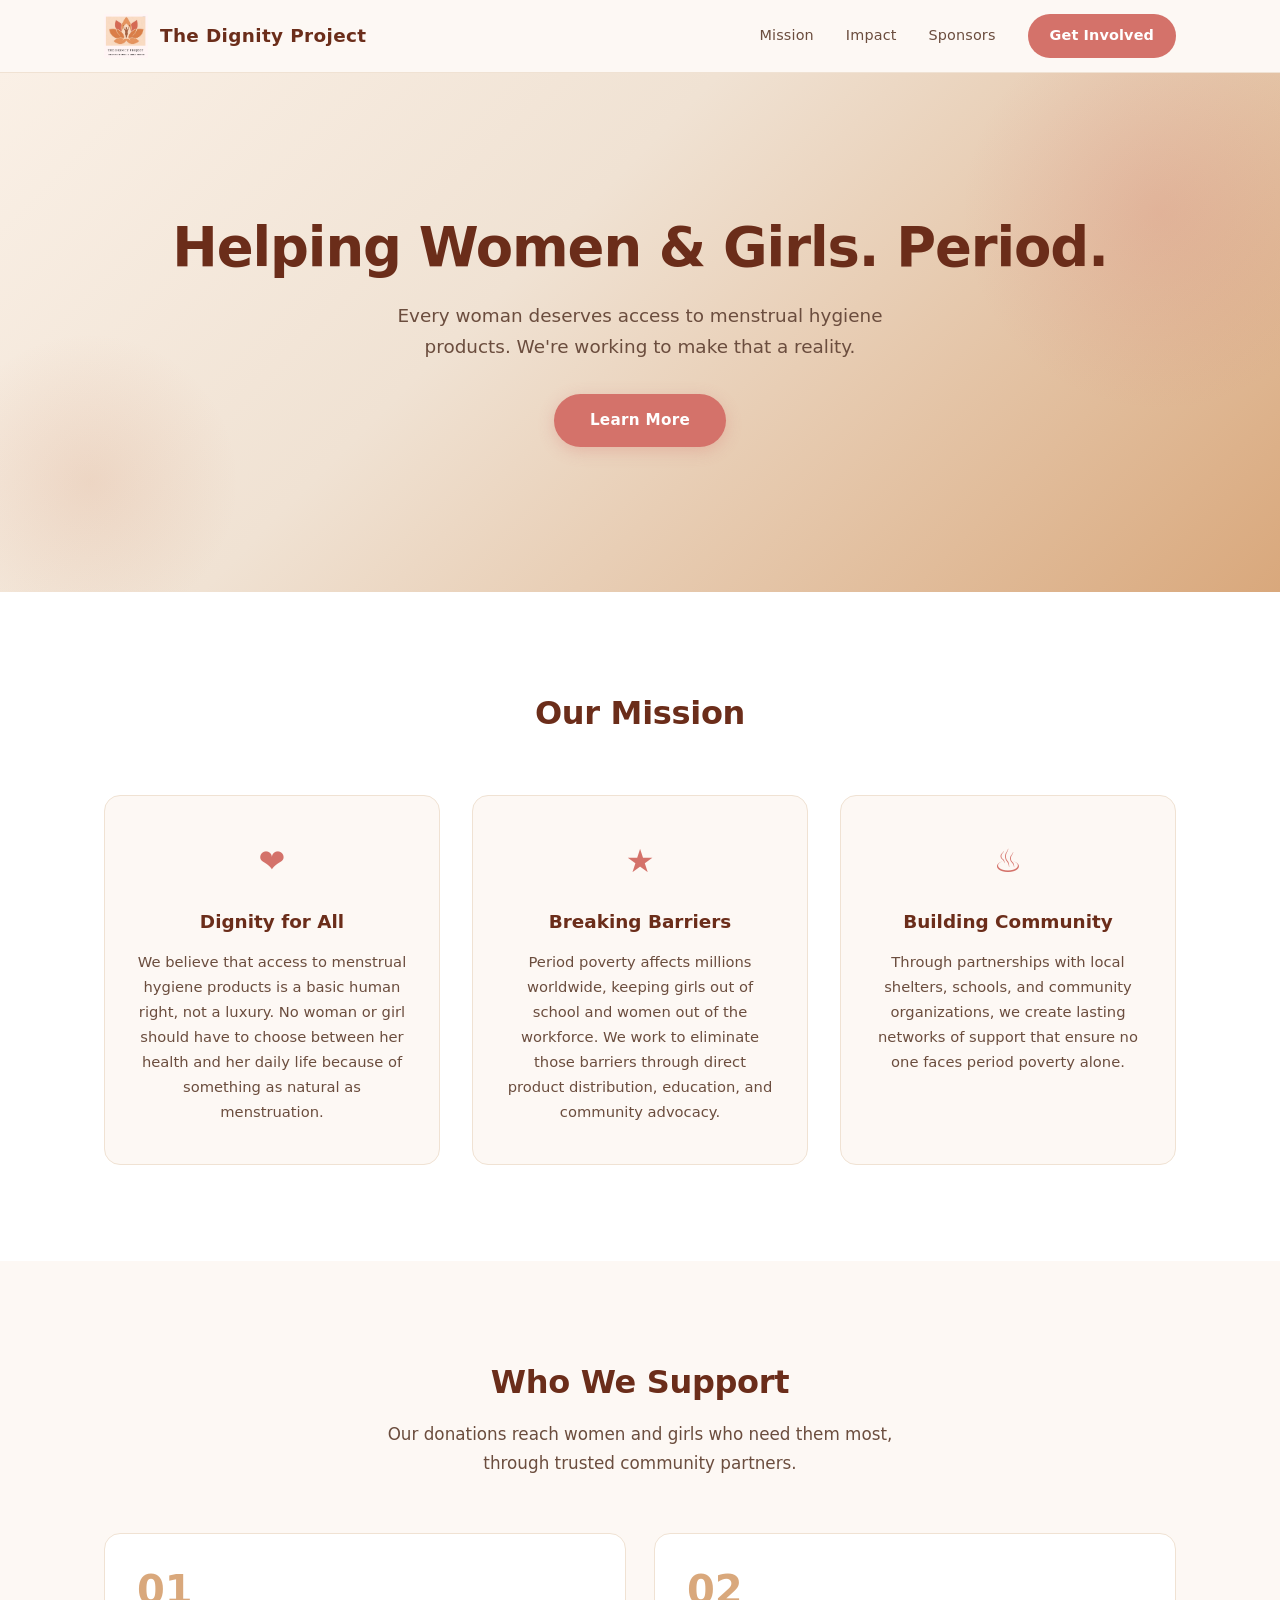
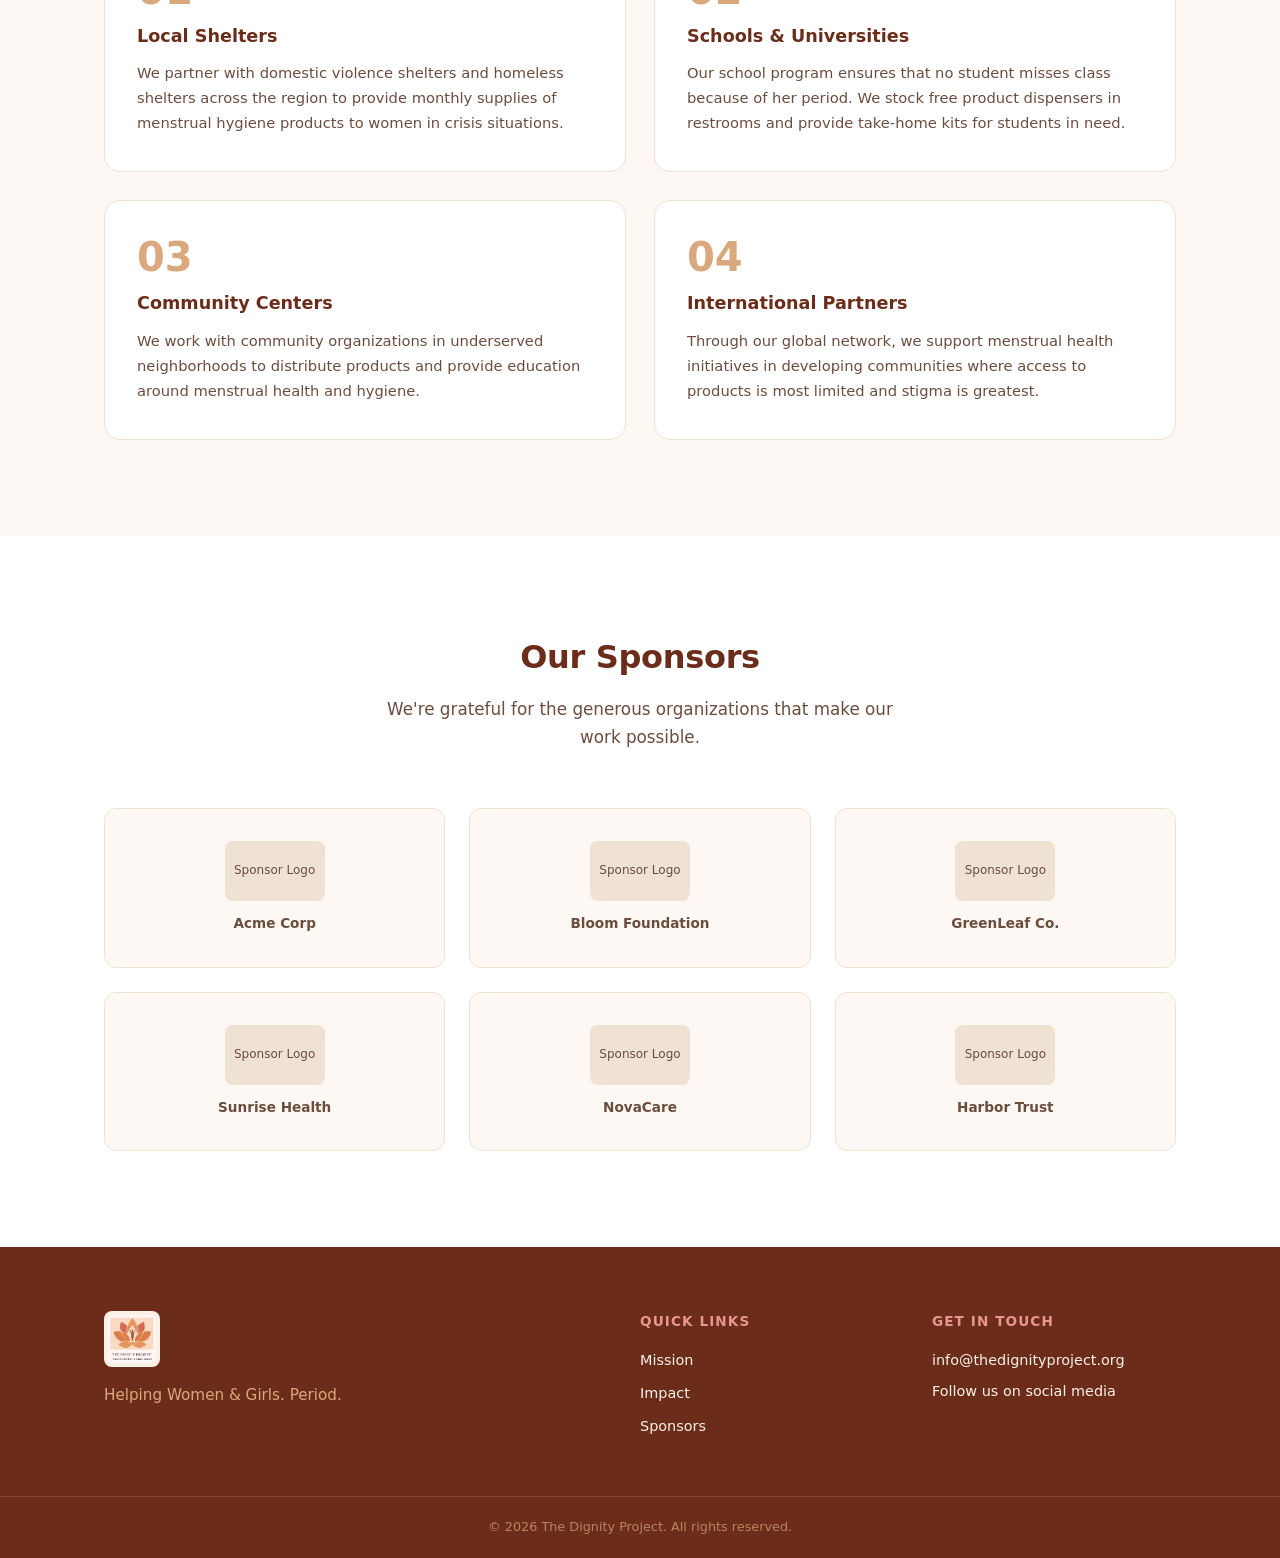
==== index.html @ 4f6a4c14 "first mockup" ====
<!DOCTYPE html>
<html lang="en">
<head>
  <meta charset="UTF-8">
  <meta name="viewport" content="width=device-width, initial-scale=1.0">
  <title>The Dignity Project — Helping Women & Girls Period</title>
  <link rel="stylesheet" href="styles.css">
  <link rel="icon" href="logo.png" type="image/png">
</head>
<body>

  <!-- Header -->
  <header class="site-header">
    <div class="container header-inner">
      <a href="#" class="logo-link">
        <img src="logo.png" alt="The Dignity Project Logo" class="logo">
        <span class="logo-text">The Dignity Project</span>
      </a>
      <nav class="main-nav">
        <a href="#mission">Mission</a>
        <a href="#impact">Impact</a>
        <a href="#sponsors">Sponsors</a>
        <a href="#contact" class="nav-cta">Get Involved</a>
      </nav>
    </div>
  </header>

  <!-- Hero -->
  <section class="hero">
    <div class="hero-overlay"></div>
    <div class="container hero-content">
      <h1>Helping Women &amp; Girls. Period.</h1>
      <p>Every woman deserves access to menstrual hygiene products. We're working to make that a reality.</p>
      <a href="#mission" class="btn btn-primary">Learn More</a>
    </div>
  </section>

  <!-- Mission -->
  <section id="mission" class="section mission">
    <div class="container">
      <h2 class="section-title">Our Mission</h2>
      <div class="mission-grid">
        <div class="mission-card">
          <div class="mission-icon">&#10084;</div>
          <h3>Dignity for All</h3>
          <p>We believe that access to menstrual hygiene products is a basic human right, not a luxury. No woman or girl should have to choose between her health and her daily life because of something as natural as menstruation.</p>
        </div>
        <div class="mission-card">
          <div class="mission-icon">&#9733;</div>
          <h3>Breaking Barriers</h3>
          <p>Period poverty affects millions worldwide, keeping girls out of school and women out of the workforce. We work to eliminate those barriers through direct product distribution, education, and community advocacy.</p>
        </div>
        <div class="mission-card">
          <div class="mission-icon">&#9832;</div>
          <h3>Building Community</h3>
          <p>Through partnerships with local shelters, schools, and community organizations, we create lasting networks of support that ensure no one faces period poverty alone.</p>
        </div>
      </div>
    </div>
  </section>

  <!-- Impact / Who We Donate To -->
  <section id="impact" class="section impact">
    <div class="container">
      <h2 class="section-title">Who We Support</h2>
      <p class="section-subtitle">Our donations reach women and girls who need them most, through trusted community partners.</p>
      <div class="impact-grid">
        <div class="impact-card">
          <div class="impact-number">01</div>
          <h3>Local Shelters</h3>
          <p>We partner with domestic violence shelters and homeless shelters across the region to provide monthly supplies of menstrual hygiene products to women in crisis situations.</p>
        </div>
        <div class="impact-card">
          <div class="impact-number">02</div>
          <h3>Schools &amp; Universities</h3>
          <p>Our school program ensures that no student misses class because of her period. We stock free product dispensers in restrooms and provide take-home kits for students in need.</p>
        </div>
        <div class="impact-card">
          <div class="impact-number">03</div>
          <h3>Community Centers</h3>
          <p>We work with community organizations in underserved neighborhoods to distribute products and provide education around menstrual health and hygiene.</p>
        </div>
        <div class="impact-card">
          <div class="impact-number">04</div>
          <h3>International Partners</h3>
          <p>Through our global network, we support menstrual health initiatives in developing communities where access to products is most limited and stigma is greatest.</p>
        </div>
      </div>
    </div>
  </section>

  <!-- Sponsors -->
  <section id="sponsors" class="section sponsors">
    <div class="container">
      <h2 class="section-title">Our Sponsors</h2>
      <p class="section-subtitle">We're grateful for the generous organizations that make our work possible.</p>
      <div class="sponsors-grid">
        <div class="sponsor-logo-box">
          <div class="sponsor-placeholder">Sponsor Logo</div>
          <span>Acme Corp</span>
        </div>
        <div class="sponsor-logo-box">
          <div class="sponsor-placeholder">Sponsor Logo</div>
          <span>Bloom Foundation</span>
        </div>
        <div class="sponsor-logo-box">
          <div class="sponsor-placeholder">Sponsor Logo</div>
          <span>GreenLeaf Co.</span>
        </div>
        <div class="sponsor-logo-box">
          <div class="sponsor-placeholder">Sponsor Logo</div>
          <span>Sunrise Health</span>
        </div>
        <div class="sponsor-logo-box">
          <div class="sponsor-placeholder">Sponsor Logo</div>
          <span>NovaCare</span>
        </div>
        <div class="sponsor-logo-box">
          <div class="sponsor-placeholder">Sponsor Logo</div>
          <span>Harbor Trust</span>
        </div>
      </div>
    </div>
  </section>

  <!-- Footer -->
  <footer id="contact" class="site-footer">
    <div class="container footer-inner">
      <div class="footer-brand">
        <img src="logo.png" alt="The Dignity Project" class="footer-logo">
        <p>Helping Women &amp; Girls. Period.</p>
      </div>
      <div class="footer-links">
        <h4>Quick Links</h4>
        <a href="#mission">Mission</a>
        <a href="#impact">Impact</a>
        <a href="#sponsors">Sponsors</a>
      </div>
      <div class="footer-contact">
        <h4>Get in Touch</h4>
        <p>info@thedignityproject.org</p>
        <p>Follow us on social media</p>
      </div>
    </div>
    <div class="footer-bottom">
      <div class="container">
        <p>&copy; 2026 The Dignity Project. All rights reserved.</p>
      </div>
    </div>
  </footer>

</body>
</html>
---- styles.css ----
/* ===== Reset & Base ===== */
*, *::before, *::after {
  margin: 0;
  padding: 0;
  box-sizing: border-box;
}

:root {
  --deep-brown: #6B2D1A;
  --maroon: #7B3A2B;
  --coral: #D4726A;
  --coral-light: #E8958E;
  --burnt-orange: #C8764A;
  --warm-tan: #D9A87C;
  --cream: #FAF0E6;
  --cream-dark: #F0E2D3;
  --off-white: #FDF8F4;
  --text-dark: #3A1A0E;
  --text-mid: #6B4D3E;
  --white: #ffffff;
}

html {
  scroll-behavior: smooth;
}

body {
  font-family: 'Segoe UI', system-ui, -apple-system, sans-serif;
  color: var(--text-dark);
  background: var(--off-white);
  line-height: 1.6;
}

.container {
  max-width: 1120px;
  margin: 0 auto;
  padding: 0 24px;
}

img {
  max-width: 100%;
  display: block;
}

a {
  text-decoration: none;
  color: inherit;
}

/* ===== Header ===== */
.site-header {
  position: fixed;
  top: 0;
  left: 0;
  right: 0;
  z-index: 100;
  background: rgba(253, 248, 244, 0.95);
  backdrop-filter: blur(10px);
  border-bottom: 1px solid var(--cream-dark);
}

.header-inner {
  display: flex;
  align-items: center;
  justify-content: space-between;
  height: 72px;
}

.logo-link {
  display: flex;
  align-items: center;
  gap: 12px;
}

.logo {
  width: 44px;
  height: 44px;
  object-fit: contain;
}

.logo-text {
  font-size: 1.15rem;
  font-weight: 700;
  color: var(--deep-brown);
  letter-spacing: 0.02em;
}

.main-nav {
  display: flex;
  align-items: center;
  gap: 32px;
}

.main-nav a {
  font-size: 0.9rem;
  font-weight: 500;
  color: var(--text-mid);
  transition: color 0.2s;
  letter-spacing: 0.01em;
}

.main-nav a:hover {
  color: var(--coral);
}

.nav-cta {
  background: var(--coral);
  color: var(--white) !important;
  padding: 10px 22px;
  border-radius: 24px;
  font-weight: 600 !important;
  transition: background 0.2s, transform 0.2s !important;
}

.nav-cta:hover {
  background: var(--deep-brown) !important;
  transform: translateY(-1px);
}

/* ===== Hero ===== */
.hero {
  position: relative;
  min-height: 520px;
  display: flex;
  align-items: center;
  justify-content: center;
  text-align: center;
  margin-top: 72px;
  background: linear-gradient(135deg, var(--cream) 0%, var(--cream-dark) 40%, var(--warm-tan) 100%);
  overflow: hidden;
}

.hero::before {
  content: '';
  position: absolute;
  top: -60px;
  right: -80px;
  width: 400px;
  height: 400px;
  background: radial-gradient(circle, rgba(212, 114, 106, 0.2) 0%, transparent 70%);
  border-radius: 50%;
}

.hero::after {
  content: '';
  position: absolute;
  bottom: -40px;
  left: -60px;
  width: 300px;
  height: 300px;
  background: radial-gradient(circle, rgba(200, 118, 74, 0.15) 0%, transparent 70%);
  border-radius: 50%;
}

.hero-content {
  position: relative;
  z-index: 2;
  padding: 80px 24px;
}

.hero-content h1 {
  font-size: clamp(2.2rem, 5vw, 3.4rem);
  font-weight: 800;
  color: var(--deep-brown);
  line-height: 1.15;
  margin-bottom: 20px;
  letter-spacing: -0.02em;
}

.hero-content p {
  font-size: 1.15rem;
  color: var(--text-mid);
  max-width: 520px;
  margin: 0 auto 32px;
  line-height: 1.7;
}

.btn {
  display: inline-block;
  padding: 14px 36px;
  border-radius: 28px;
  font-size: 0.95rem;
  font-weight: 600;
  letter-spacing: 0.02em;
  transition: all 0.25s ease;
}

.btn-primary {
  background: var(--coral);
  color: var(--white);
  box-shadow: 0 4px 16px rgba(212, 114, 106, 0.3);
}

.btn-primary:hover {
  background: var(--deep-brown);
  box-shadow: 0 4px 20px rgba(107, 45, 26, 0.3);
  transform: translateY(-2px);
}

/* ===== Sections ===== */
.section {
  padding: 96px 0;
}

.section-title {
  text-align: center;
  font-size: 2rem;
  font-weight: 800;
  color: var(--deep-brown);
  margin-bottom: 12px;
  letter-spacing: -0.01em;
}

.section-subtitle {
  text-align: center;
  color: var(--text-mid);
  font-size: 1.05rem;
  max-width: 540px;
  margin: 0 auto 56px;
  line-height: 1.7;
}

/* ===== Mission ===== */
.mission {
  background: var(--white);
}

.mission .section-title {
  margin-bottom: 56px;
}

.mission-grid {
  display: grid;
  grid-template-columns: repeat(3, 1fr);
  gap: 32px;
}

.mission-card {
  background: var(--off-white);
  border-radius: 16px;
  padding: 40px 32px;
  text-align: center;
  border: 1px solid var(--cream-dark);
  transition: transform 0.25s, box-shadow 0.25s;
}

.mission-card:hover {
  transform: translateY(-4px);
  box-shadow: 0 12px 32px rgba(107, 45, 26, 0.08);
}

.mission-icon {
  font-size: 2rem;
  color: var(--coral);
  margin-bottom: 20px;
}

.mission-card h3 {
  font-size: 1.15rem;
  font-weight: 700;
  color: var(--deep-brown);
  margin-bottom: 12px;
}

.mission-card p {
  font-size: 0.92rem;
  color: var(--text-mid);
  line-height: 1.7;
}

/* ===== Impact ===== */
.impact {
  background: var(--off-white);
}

.impact-grid {
  display: grid;
  grid-template-columns: repeat(2, 1fr);
  gap: 28px;
}

.impact-card {
  background: var(--white);
  border-radius: 16px;
  padding: 36px 32px;
  border: 1px solid var(--cream-dark);
  transition: transform 0.25s, box-shadow 0.25s;
}

.impact-card:hover {
  transform: translateY(-3px);
  box-shadow: 0 8px 24px rgba(107, 45, 26, 0.06);
}

.impact-number {
  font-size: 2.5rem;
  font-weight: 800;
  color: var(--warm-tan);
  line-height: 1;
  margin-bottom: 12px;
}

.impact-card h3 {
  font-size: 1.1rem;
  font-weight: 700;
  color: var(--deep-brown);
  margin-bottom: 10px;
}

.impact-card p {
  font-size: 0.92rem;
  color: var(--text-mid);
  line-height: 1.7;
}

/* ===== Sponsors ===== */
.sponsors {
  background: var(--white);
}

.sponsors-grid {
  display: grid;
  grid-template-columns: repeat(3, 1fr);
  gap: 24px;
}

.sponsor-logo-box {
  display: flex;
  flex-direction: column;
  align-items: center;
  gap: 12px;
  padding: 32px 24px;
  background: var(--off-white);
  border-radius: 12px;
  border: 1px solid var(--cream-dark);
  transition: transform 0.2s, box-shadow 0.2s;
}

.sponsor-logo-box:hover {
  transform: translateY(-2px);
  box-shadow: 0 6px 20px rgba(107, 45, 26, 0.06);
}

.sponsor-placeholder {
  width: 100px;
  height: 60px;
  background: var(--cream-dark);
  border-radius: 8px;
  display: flex;
  align-items: center;
  justify-content: center;
  font-size: 0.75rem;
  color: var(--text-mid);
  font-weight: 500;
}

.sponsor-logo-box span {
  font-size: 0.85rem;
  font-weight: 600;
  color: var(--text-mid);
}

/* ===== Footer ===== */
.site-footer {
  background: var(--deep-brown);
  color: var(--cream);
  padding-top: 64px;
}

.footer-inner {
  display: grid;
  grid-template-columns: 2fr 1fr 1fr;
  gap: 48px;
  padding-bottom: 48px;
}

.footer-logo {
  width: 56px;
  height: 56px;
  object-fit: contain;
  margin-bottom: 16px;
  border-radius: 8px;
  background: var(--cream);
  padding: 4px;
}

.footer-brand p {
  font-size: 0.95rem;
  color: var(--warm-tan);
  margin-top: 4px;
}

.footer-links h4,
.footer-contact h4 {
  font-size: 0.85rem;
  font-weight: 700;
  text-transform: uppercase;
  letter-spacing: 0.08em;
  color: var(--coral-light);
  margin-bottom: 16px;
}

.footer-links a {
  display: block;
  font-size: 0.9rem;
  color: var(--cream);
  margin-bottom: 10px;
  transition: color 0.2s;
}

.footer-links a:hover {
  color: var(--coral-light);
}

.footer-contact p {
  font-size: 0.9rem;
  color: var(--cream);
  margin-bottom: 8px;
}

.footer-bottom {
  border-top: 1px solid rgba(217, 168, 124, 0.2);
  padding: 20px 0;
}

.footer-bottom p {
  text-align: center;
  font-size: 0.8rem;
  color: var(--warm-tan);
  opacity: 0.7;
}

/* ===== Responsive ===== */
@media (max-width: 768px) {
  .main-nav {
    gap: 16px;
  }

  .main-nav a:not(.nav-cta) {
    display: none;
  }

  .hero {
    min-height: 420px;
  }

  .hero-content {
    padding: 60px 16px;
  }

  .section {
    padding: 64px 0;
  }

  .mission-grid {
    grid-template-columns: 1fr;
    gap: 20px;
  }

  .impact-grid {
    grid-template-columns: 1fr;
    gap: 20px;
  }

  .sponsors-grid {
    grid-template-columns: repeat(2, 1fr);
    gap: 16px;
  }

  .footer-inner {
    grid-template-columns: 1fr;
    gap: 32px;
    text-align: center;
  }

  .footer-logo {
    margin: 0 auto 16px;
  }
}

@media (max-width: 480px) {
  .sponsors-grid {
    grid-template-columns: 1fr;
  }

  .logo-text {
    font-size: 0.95rem;
  }
}
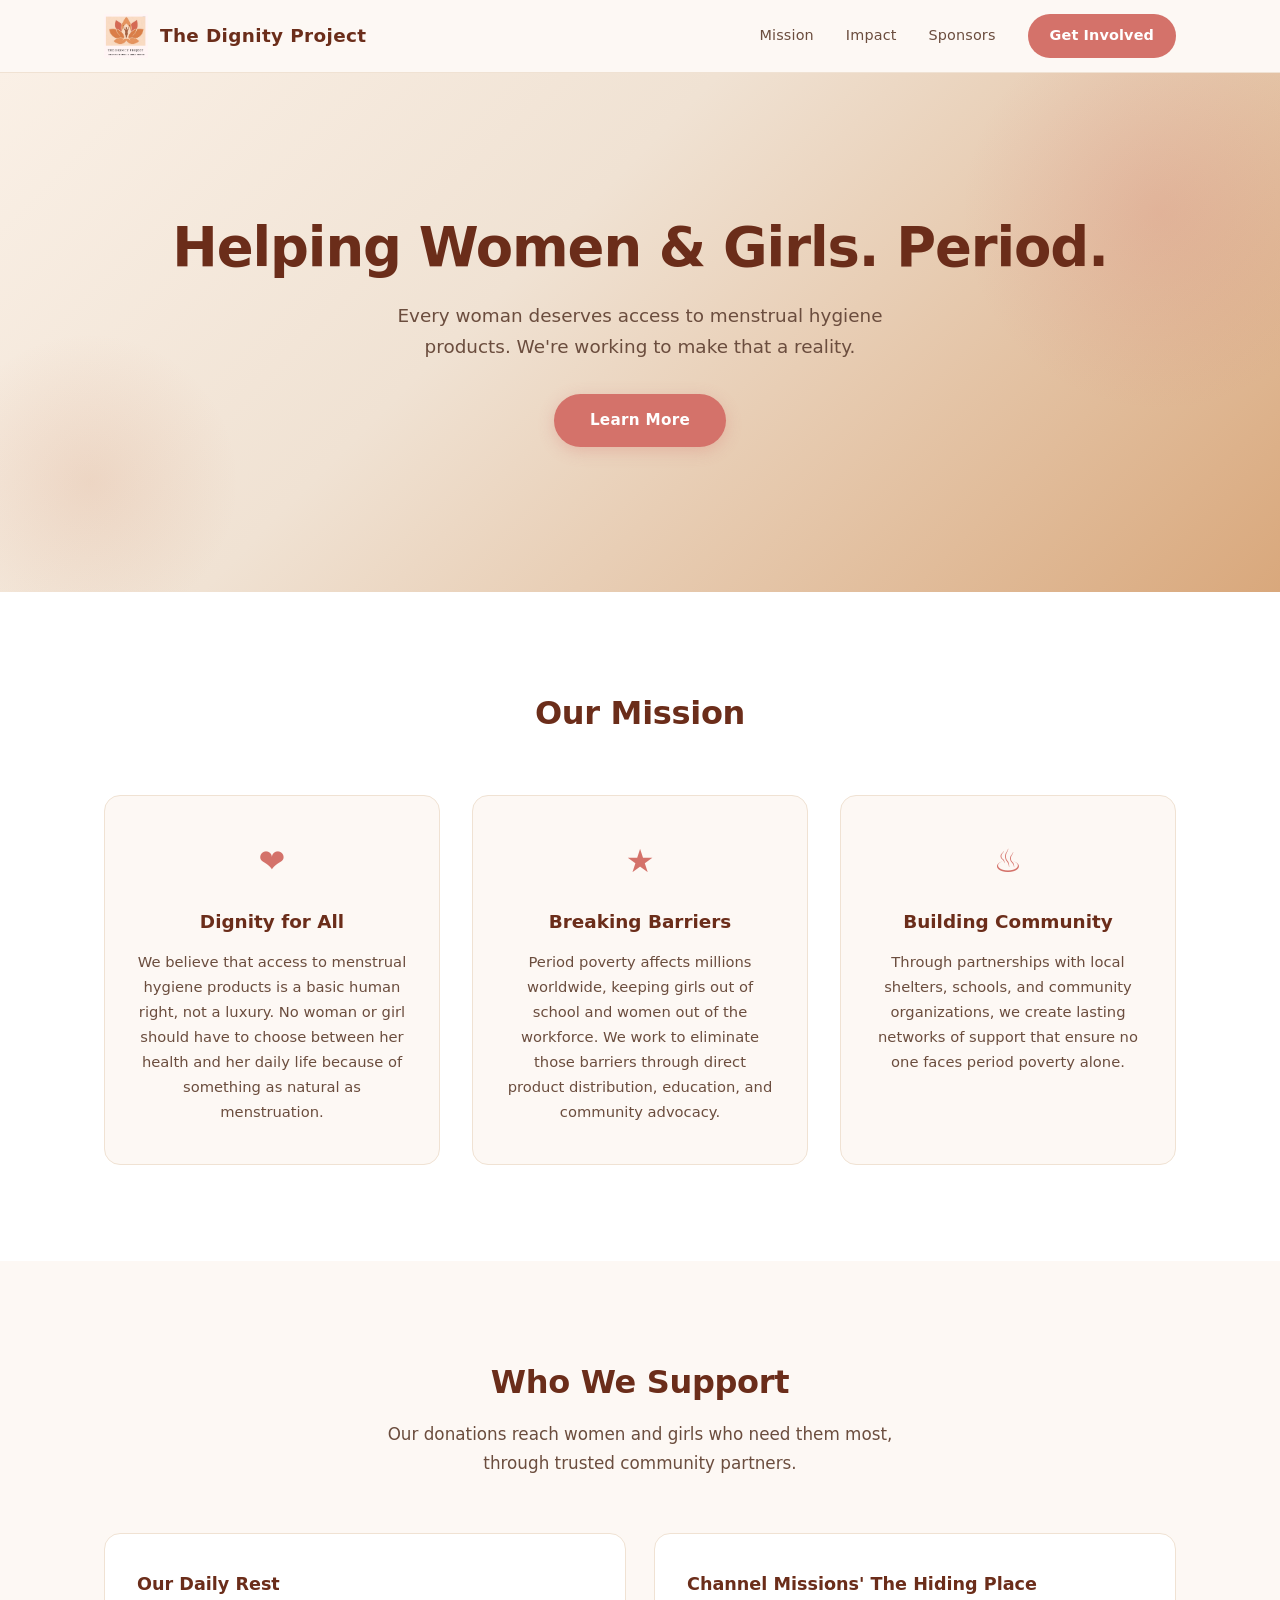
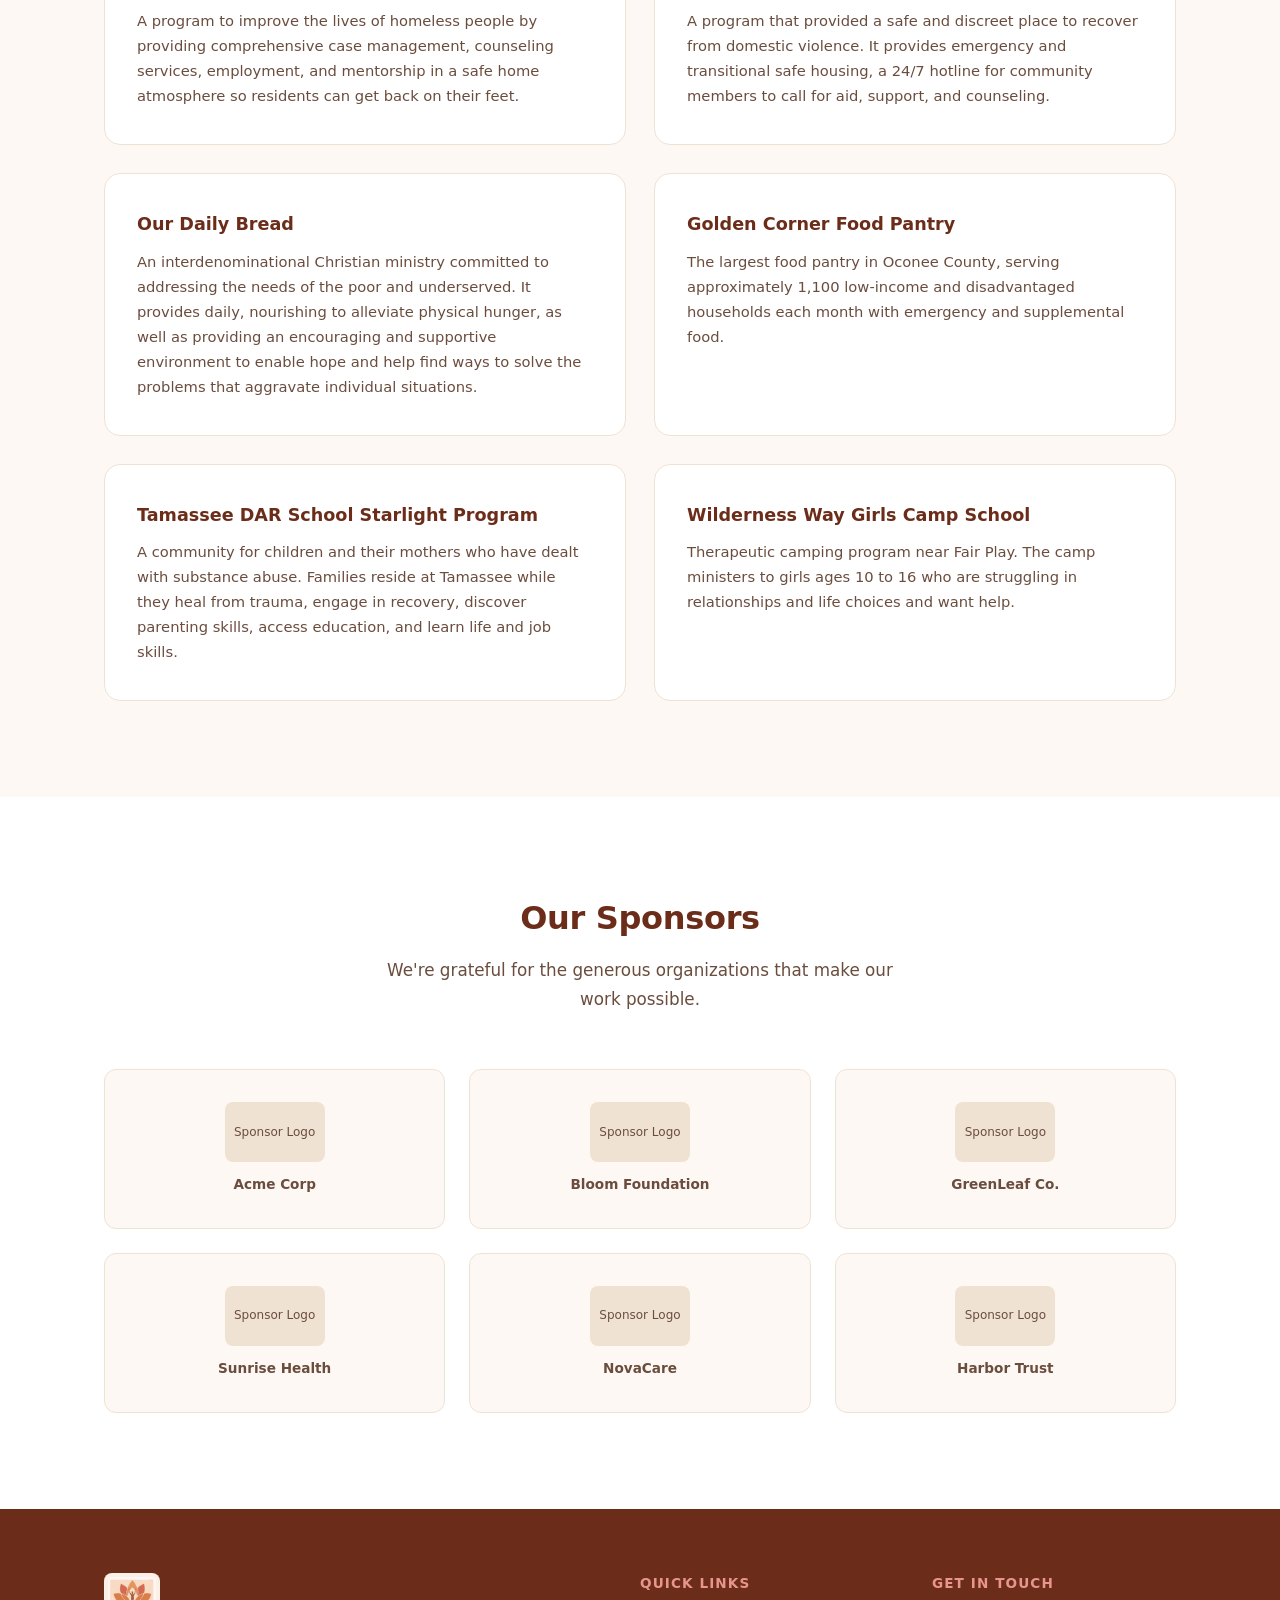
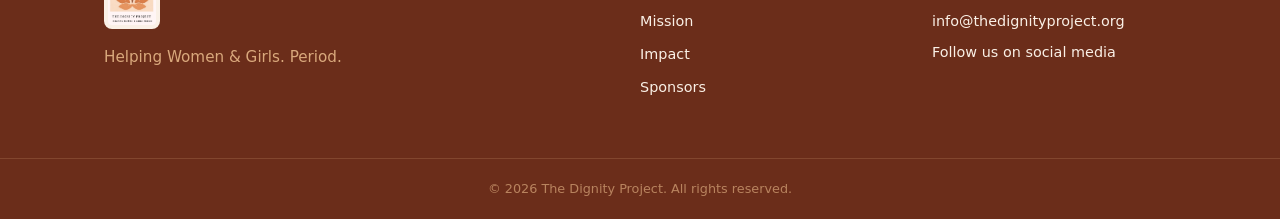
==== commit 73872ffe: "update beneficiary list" ====
--- a/index.html
+++ b/index.html
@@ -1,153 +1,208 @@
-<!DOCTYPE html>
+<!doctype html>
 <html lang="en">
-<head>
-  <meta charset="UTF-8">
-  <meta name="viewport" content="width=device-width, initial-scale=1.0">
-  <title>The Dignity Project — Helping Women & Girls Period</title>
-  <link rel="stylesheet" href="styles.css">
-  <link rel="icon" href="logo.png" type="image/png">
-</head>
-<body>
-
-  <!-- Header -->
-  <header class="site-header">
-    <div class="container header-inner">
-      <a href="#" class="logo-link">
-        <img src="logo.png" alt="The Dignity Project Logo" class="logo">
-        <span class="logo-text">The Dignity Project</span>
-      </a>
-      <nav class="main-nav">
-        <a href="#mission">Mission</a>
-        <a href="#impact">Impact</a>
-        <a href="#sponsors">Sponsors</a>
-        <a href="#contact" class="nav-cta">Get Involved</a>
-      </nav>
-    </div>
-  </header>
-
-  <!-- Hero -->
-  <section class="hero">
-    <div class="hero-overlay"></div>
-    <div class="container hero-content">
-      <h1>Helping Women &amp; Girls. Period.</h1>
-      <p>Every woman deserves access to menstrual hygiene products. We're working to make that a reality.</p>
-      <a href="#mission" class="btn btn-primary">Learn More</a>
-    </div>
-  </section>
-
-  <!-- Mission -->
-  <section id="mission" class="section mission">
-    <div class="container">
-      <h2 class="section-title">Our Mission</h2>
-      <div class="mission-grid">
-        <div class="mission-card">
-          <div class="mission-icon">&#10084;</div>
-          <h3>Dignity for All</h3>
-          <p>We believe that access to menstrual hygiene products is a basic human right, not a luxury. No woman or girl should have to choose between her health and her daily life because of something as natural as menstruation.</p>
-        </div>
-        <div class="mission-card">
-          <div class="mission-icon">&#9733;</div>
-          <h3>Breaking Barriers</h3>
-          <p>Period poverty affects millions worldwide, keeping girls out of school and women out of the workforce. We work to eliminate those barriers through direct product distribution, education, and community advocacy.</p>
-        </div>
-        <div class="mission-card">
-          <div class="mission-icon">&#9832;</div>
-          <h3>Building Community</h3>
-          <p>Through partnerships with local shelters, schools, and community organizations, we create lasting networks of support that ensure no one faces period poverty alone.</p>
-        </div>
-      </div>
-    </div>
-  </section>
-
-  <!-- Impact / Who We Donate To -->
-  <section id="impact" class="section impact">
-    <div class="container">
-      <h2 class="section-title">Who We Support</h2>
-      <p class="section-subtitle">Our donations reach women and girls who need them most, through trusted community partners.</p>
-      <div class="impact-grid">
-        <div class="impact-card">
-          <div class="impact-number">01</div>
-          <h3>Local Shelters</h3>
-          <p>We partner with domestic violence shelters and homeless shelters across the region to provide monthly supplies of menstrual hygiene products to women in crisis situations.</p>
-        </div>
-        <div class="impact-card">
-          <div class="impact-number">02</div>
-          <h3>Schools &amp; Universities</h3>
-          <p>Our school program ensures that no student misses class because of her period. We stock free product dispensers in restrooms and provide take-home kits for students in need.</p>
-        </div>
-        <div class="impact-card">
-          <div class="impact-number">03</div>
-          <h3>Community Centers</h3>
-          <p>We work with community organizations in underserved neighborhoods to distribute products and provide education around menstrual health and hygiene.</p>
-        </div>
-        <div class="impact-card">
-          <div class="impact-number">04</div>
-          <h3>International Partners</h3>
-          <p>Through our global network, we support menstrual health initiatives in developing communities where access to products is most limited and stigma is greatest.</p>
-        </div>
-      </div>
-    </div>
-  </section>
-
-  <!-- Sponsors -->
-  <section id="sponsors" class="section sponsors">
-    <div class="container">
-      <h2 class="section-title">Our Sponsors</h2>
-      <p class="section-subtitle">We're grateful for the generous organizations that make our work possible.</p>
-      <div class="sponsors-grid">
-        <div class="sponsor-logo-box">
-          <div class="sponsor-placeholder">Sponsor Logo</div>
-          <span>Acme Corp</span>
-        </div>
-        <div class="sponsor-logo-box">
-          <div class="sponsor-placeholder">Sponsor Logo</div>
-          <span>Bloom Foundation</span>
-        </div>
-        <div class="sponsor-logo-box">
-          <div class="sponsor-placeholder">Sponsor Logo</div>
-          <span>GreenLeaf Co.</span>
-        </div>
-        <div class="sponsor-logo-box">
-          <div class="sponsor-placeholder">Sponsor Logo</div>
-          <span>Sunrise Health</span>
-        </div>
-        <div class="sponsor-logo-box">
-          <div class="sponsor-placeholder">Sponsor Logo</div>
-          <span>NovaCare</span>
-        </div>
-        <div class="sponsor-logo-box">
-          <div class="sponsor-placeholder">Sponsor Logo</div>
-          <span>Harbor Trust</span>
-        </div>
-      </div>
-    </div>
-  </section>
-
-  <!-- Footer -->
-  <footer id="contact" class="site-footer">
-    <div class="container footer-inner">
-      <div class="footer-brand">
-        <img src="logo.png" alt="The Dignity Project" class="footer-logo">
-        <p>Helping Women &amp; Girls. Period.</p>
-      </div>
-      <div class="footer-links">
-        <h4>Quick Links</h4>
-        <a href="#mission">Mission</a>
-        <a href="#impact">Impact</a>
-        <a href="#sponsors">Sponsors</a>
-      </div>
-      <div class="footer-contact">
-        <h4>Get in Touch</h4>
-        <p>info@thedignityproject.org</p>
-        <p>Follow us on social media</p>
-      </div>
-    </div>
-    <div class="footer-bottom">
+  <head>
+    <meta charset="UTF-8" />
+    <meta name="viewport" content="width=device-width, initial-scale=1.0" />
+    <title>The Dignity Project — Helping Women & Girls Period</title>
+    <link rel="stylesheet" href="styles.css" />
+    <link rel="icon" href="logo.png" type="image/png" />
+  </head>
+  <body>
+    <!-- Header -->
+    <header class="site-header">
+      <div class="container header-inner">
+        <a href="#" class="logo-link">
+          <img src="logo.png" alt="The Dignity Project Logo" class="logo" />
+          <span class="logo-text">The Dignity Project</span>
+        </a>
+        <nav class="main-nav">
+          <a href="#mission">Mission</a>
+          <a href="#impact">Impact</a>
+          <a href="#sponsors">Sponsors</a>
+          <a href="#contact" class="nav-cta">Get Involved</a>
+        </nav>
+      </div>
+    </header>
+
+    <!-- Hero -->
+    <section class="hero">
+      <div class="hero-overlay"></div>
+      <div class="container hero-content">
+        <h1>Helping Women &amp; Girls. Period.</h1>
+        <p>
+          Every woman deserves access to menstrual hygiene products. We're
+          working to make that a reality.
+        </p>
+        <a href="#mission" class="btn btn-primary">Learn More</a>
+      </div>
+    </section>
+
+    <!-- Mission -->
+    <section id="mission" class="section mission">
       <div class="container">
-        <p>&copy; 2026 The Dignity Project. All rights reserved.</p>
-      </div>
-    </div>
-  </footer>
-
-</body>
+        <h2 class="section-title">Our Mission</h2>
+        <div class="mission-grid">
+          <div class="mission-card">
+            <div class="mission-icon">&#10084;</div>
+            <h3>Dignity for All</h3>
+            <p>
+              We believe that access to menstrual hygiene products is a basic
+              human right, not a luxury. No woman or girl should have to choose
+              between her health and her daily life because of something as
+              natural as menstruation.
+            </p>
+          </div>
+          <div class="mission-card">
+            <div class="mission-icon">&#9733;</div>
+            <h3>Breaking Barriers</h3>
+            <p>
+              Period poverty affects millions worldwide, keeping girls out of
+              school and women out of the workforce. We work to eliminate those
+              barriers through direct product distribution, education, and
+              community advocacy.
+            </p>
+          </div>
+          <div class="mission-card">
+            <div class="mission-icon">&#9832;</div>
+            <h3>Building Community</h3>
+            <p>
+              Through partnerships with local shelters, schools, and community
+              organizations, we create lasting networks of support that ensure
+              no one faces period poverty alone.
+            </p>
+          </div>
+        </div>
+      </div>
+    </section>
+
+    <!-- Impact / Who We Donate To -->
+    <section id="impact" class="section impact">
+      <div class="container">
+        <h2 class="section-title">Who We Support</h2>
+        <p class="section-subtitle">
+          Our donations reach women and girls who need them most, through
+          trusted community partners.
+        </p>
+        <div class="impact-grid">
+          <div class="impact-card">
+            <h3>Our Daily Rest</h3>
+            <p>
+              A program to improve the lives of homeless people by providing
+              comprehensive case management, counseling services, employment,
+              and mentorship in a safe home atmosphere so residents can get back
+              on their feet.
+            </p>
+          </div>
+          <div class="impact-card">
+            <h3>Channel Missions' The Hiding Place</h3>
+            <p>
+              A program that provided a safe and discreet place to recover from
+              domestic violence. It provides emergency and transitional safe
+              housing, a 24/7 hotline for community members to call for aid,
+              support, and counseling.
+            </p>
+          </div>
+          <div class="impact-card">
+            <h3>Our Daily Bread</h3>
+            <p>
+              An interdenominational Christian ministry committed to addressing
+              the needs of the poor and underserved. It provides daily,
+              nourishing to alleviate physical hunger, as well as providing an
+              encouraging and supportive environment to enable hope and help
+              find ways to solve the problems that aggravate individual
+              situations.
+            </p>
+          </div>
+          <div class="impact-card">
+            <h3>Golden Corner Food Pantry</h3>
+            <p>
+              The largest food pantry in Oconee County, serving approximately
+              1,100 low-income and disadvantaged households each month with
+              emergency and supplemental food.
+            </p>
+          </div>
+          <div class="impact-card">
+            <h3>Tamassee DAR School Starlight Program</h3>
+            <p>
+              A community for children and their mothers who have dealt with
+              substance abuse. Families reside at Tamassee while they heal from
+              trauma, engage in recovery, discover parenting skills, access
+              education, and learn life and job skills.
+            </p>
+          </div>
+          <div class="impact-card">
+            <h3>Wilderness Way Girls Camp School</h3>
+            <p>
+              Therapeutic camping program near Fair Play. The camp ministers to
+              girls ages 10 to 16 who are struggling in relationships and life
+              choices and want help.
+            </p>
+          </div>
+        </div>
+      </div>
+    </section>
+
+    <!-- Sponsors -->
+    <section id="sponsors" class="section sponsors">
+      <div class="container">
+        <h2 class="section-title">Our Sponsors</h2>
+        <p class="section-subtitle">
+          We're grateful for the generous organizations that make our work
+          possible.
+        </p>
+        <div class="sponsors-grid">
+          <div class="sponsor-logo-box">
+            <div class="sponsor-placeholder">Sponsor Logo</div>
+            <span>Acme Corp</span>
+          </div>
+          <div class="sponsor-logo-box">
+            <div class="sponsor-placeholder">Sponsor Logo</div>
+            <span>Bloom Foundation</span>
+          </div>
+          <div class="sponsor-logo-box">
+            <div class="sponsor-placeholder">Sponsor Logo</div>
+            <span>GreenLeaf Co.</span>
+          </div>
+          <div class="sponsor-logo-box">
+            <div class="sponsor-placeholder">Sponsor Logo</div>
+            <span>Sunrise Health</span>
+          </div>
+          <div class="sponsor-logo-box">
+            <div class="sponsor-placeholder">Sponsor Logo</div>
+            <span>NovaCare</span>
+          </div>
+          <div class="sponsor-logo-box">
+            <div class="sponsor-placeholder">Sponsor Logo</div>
+            <span>Harbor Trust</span>
+          </div>
+        </div>
+      </div>
+    </section>
+
+    <!-- Footer -->
+    <footer id="contact" class="site-footer">
+      <div class="container footer-inner">
+        <div class="footer-brand">
+          <img src="logo.png" alt="The Dignity Project" class="footer-logo" />
+          <p>Helping Women &amp; Girls. Period.</p>
+        </div>
+        <div class="footer-links">
+          <h4>Quick Links</h4>
+          <a href="#mission">Mission</a>
+          <a href="#impact">Impact</a>
+          <a href="#sponsors">Sponsors</a>
+        </div>
+        <div class="footer-contact">
+          <h4>Get in Touch</h4>
+          <p>info@thedignityproject.org</p>
+          <p>Follow us on social media</p>
+        </div>
+      </div>
+      <div class="footer-bottom">
+        <div class="container">
+          <p>&copy; 2026 The Dignity Project. All rights reserved.</p>
+        </div>
+      </div>
+    </footer>
+  </body>
 </html>
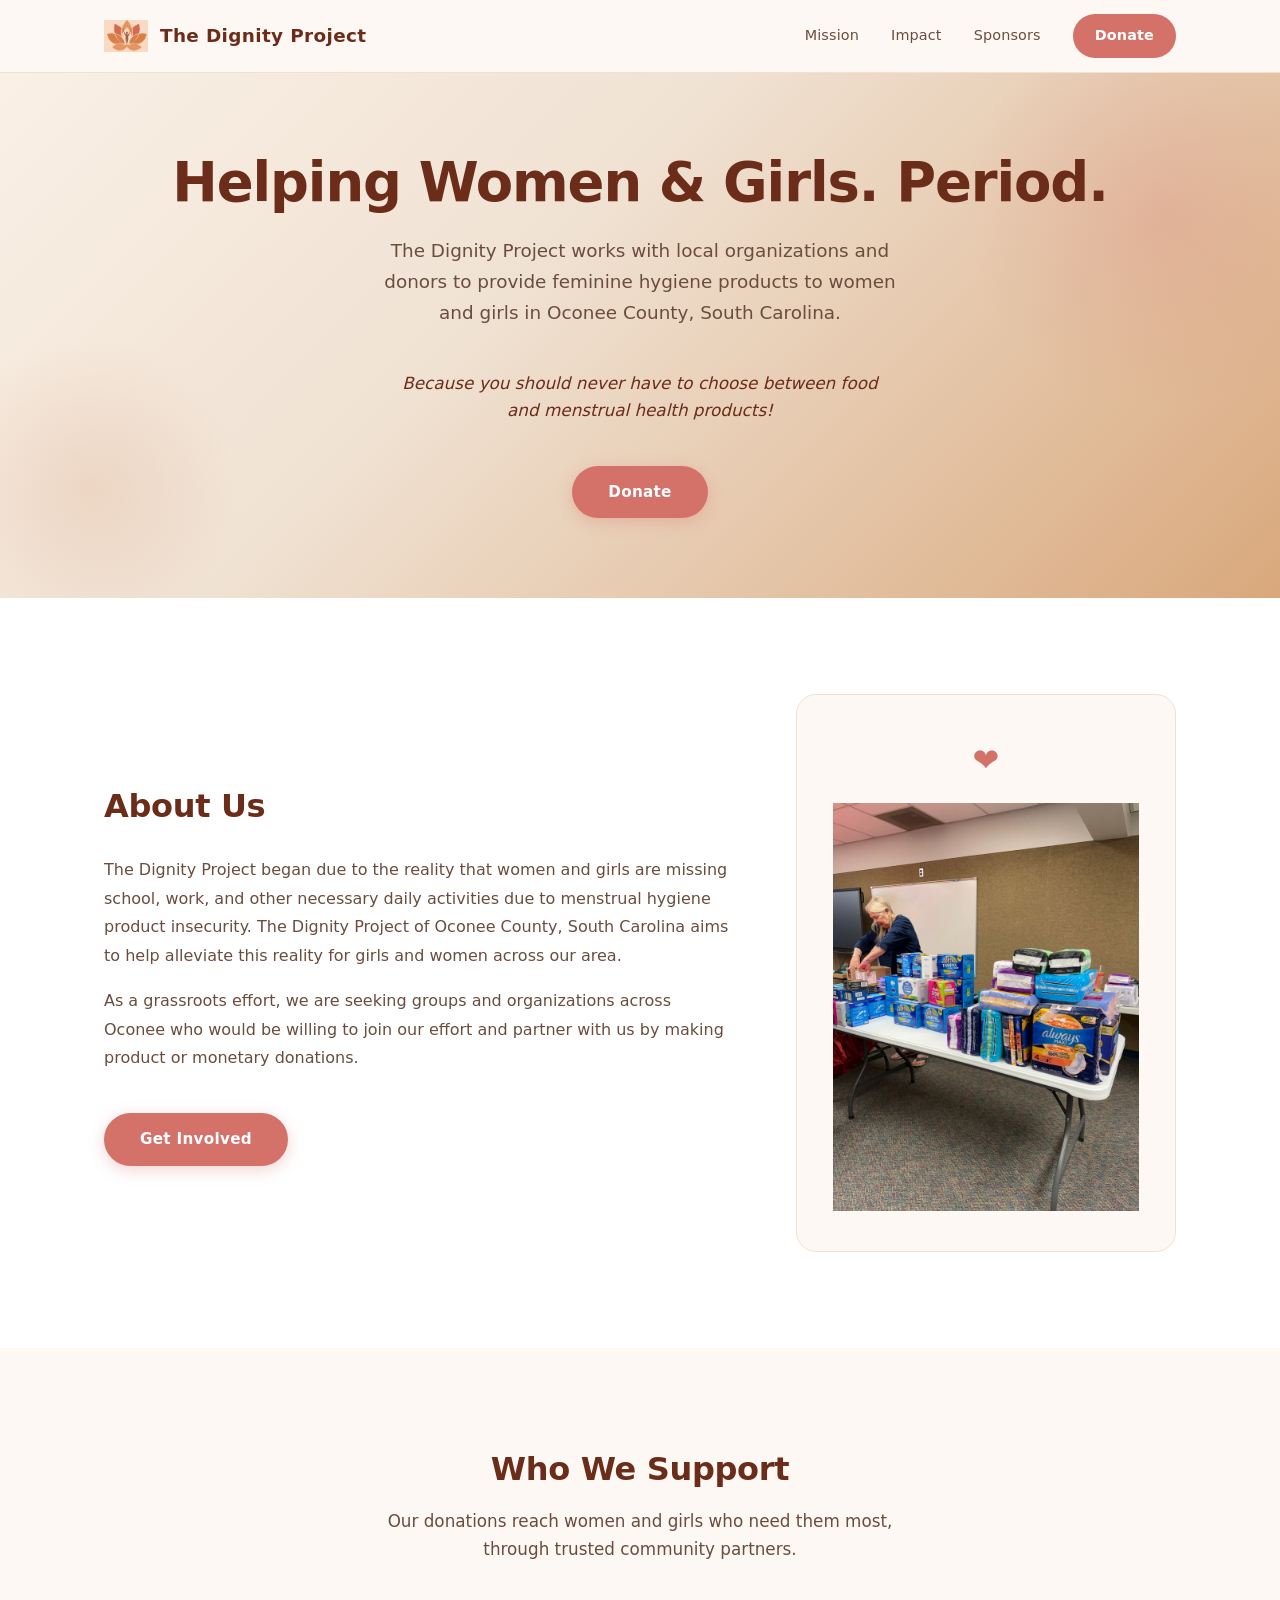
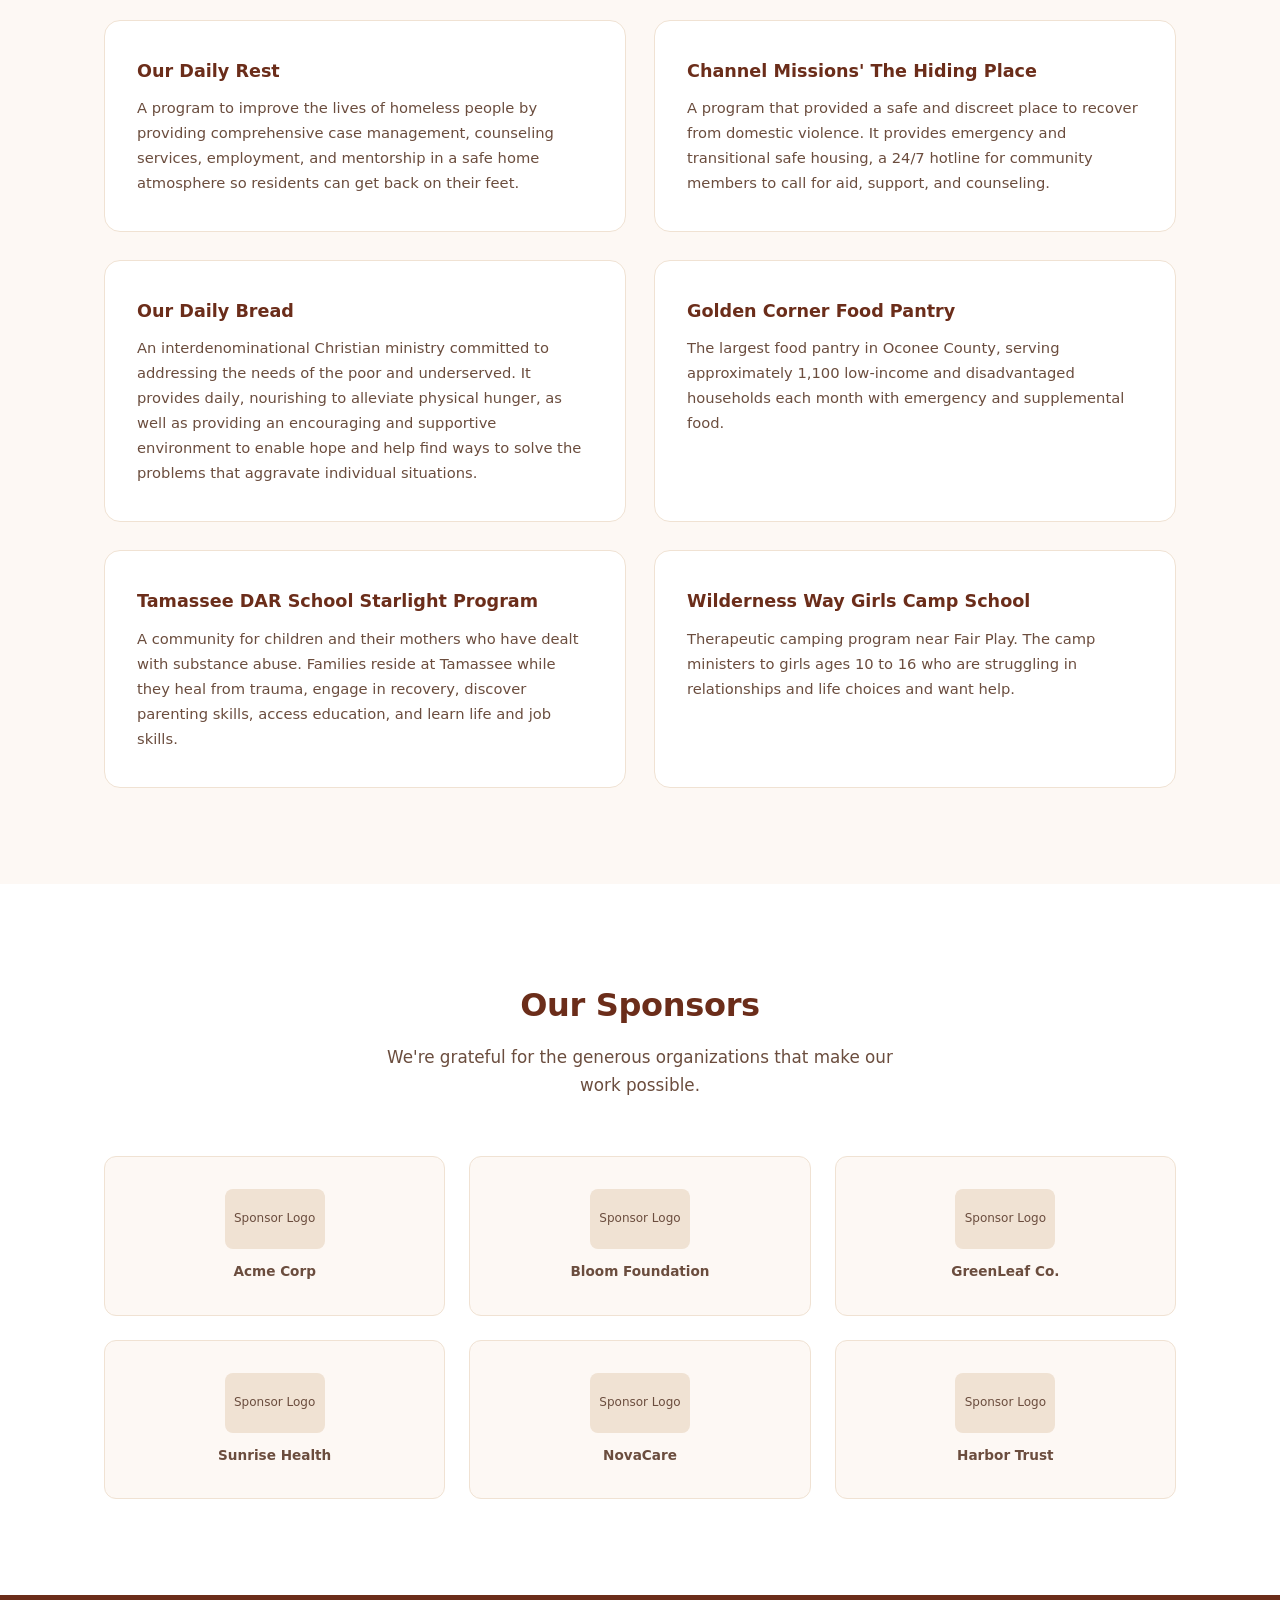
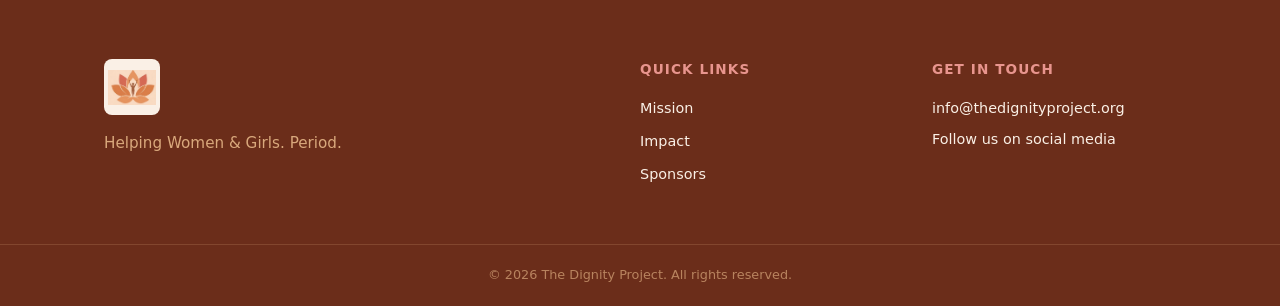
==== commit 7292798d: "add donate page, rewording, cleanup" ====
--- a/index.html
+++ b/index.html
@@ -5,21 +5,25 @@
     <meta name="viewport" content="width=device-width, initial-scale=1.0" />
     <title>The Dignity Project — Helping Women & Girls Period</title>
     <link rel="stylesheet" href="styles.css" />
-    <link rel="icon" href="logo.png" type="image/png" />
+    <link rel="icon" href="just_logo.png" type="image/png" />
   </head>
   <body>
     <!-- Header -->
     <header class="site-header">
       <div class="container header-inner">
         <a href="#" class="logo-link">
-          <img src="logo.png" alt="The Dignity Project Logo" class="logo" />
+          <img
+            src="just_logo.png"
+            alt="The Dignity Project Logo"
+            class="logo"
+          />
           <span class="logo-text">The Dignity Project</span>
         </a>
         <nav class="main-nav">
           <a href="#mission">Mission</a>
           <a href="#impact">Impact</a>
           <a href="#sponsors">Sponsors</a>
-          <a href="#contact" class="nav-cta">Get Involved</a>
+          <a href="donate.html" class="nav-cta">Donate</a>
         </nav>
       </div>
     </header>
@@ -30,46 +34,61 @@
       <div class="container hero-content">
         <h1>Helping Women &amp; Girls. Period.</h1>
         <p>
-          Every woman deserves access to menstrual hygiene products. We're
-          working to make that a reality.
+          The Dignity Project works with local organizations and donors to
+          provide feminine hygiene products to women and girls in Oconee County,
+          South Carolina.
         </p>
-        <a href="#mission" class="btn btn-primary">Learn More</a>
-      </div>
-    </section>
-
-    <!-- Mission -->
+        <blockquote class="hero-quote">
+          Because you should never have to choose between food and menstrual
+          health products!
+        </blockquote>
+        <a href="/donate.html" class="btn btn-primary">Donate</a>
+      </div>
+    </section>
+
+    <!-- About -->
     <section id="mission" class="section mission">
       <div class="container">
-        <h2 class="section-title">Our Mission</h2>
-        <div class="mission-grid">
-          <div class="mission-card">
-            <div class="mission-icon">&#10084;</div>
-            <h3>Dignity for All</h3>
-            <p>
-              We believe that access to menstrual hygiene products is a basic
-              human right, not a luxury. No woman or girl should have to choose
-              between her health and her daily life because of something as
-              natural as menstruation.
-            </p>
-          </div>
-          <div class="mission-card">
-            <div class="mission-icon">&#9733;</div>
-            <h3>Breaking Barriers</h3>
-            <p>
-              Period poverty affects millions worldwide, keeping girls out of
-              school and women out of the workforce. We work to eliminate those
-              barriers through direct product distribution, education, and
-              community advocacy.
-            </p>
-          </div>
-          <div class="mission-card">
-            <div class="mission-icon">&#9832;</div>
-            <h3>Building Community</h3>
-            <p>
-              Through partnerships with local shelters, schools, and community
-              organizations, we create lasting networks of support that ensure
-              no one faces period poverty alone.
-            </p>
+        <div class="about-layout">
+          <div class="about-text">
+            <h2 class="section-title" id="about" style="text-align: left">
+              About Us
+            </h2>
+            <p>
+              The Dignity Project began due to the reality that women and girls
+              are missing school, work, and other necessary daily activities due
+              to menstrual hygiene product insecurity. The Dignity Project of
+              Oconee County, South Carolina aims to help alleviate this reality
+              for girls and women across our area.
+            </p>
+            <p>
+              As a grassroots effort, we are seeking groups and organizations
+              across Oconee who would be willing to join our effort and partner
+              with us by making product or monetary donations.
+            </p>
+            <a
+              href="donate.html"
+              class="btn btn-primary"
+              style="margin-top: 24px"
+              >Get Involved</a
+            >
+          </div>
+          <div class="about-callout">
+            <div class="mission-statement">
+              <div class="mission-statement-icon">&#10084;</div>
+              <img
+                src="packingevent.jpg"
+                alt="packing event from May 2026"
+                class=""
+              />
+
+              <!-- <h3>Our Mission</h3>
+              <p>
+                The Dignity Project works with local organizations and donors to
+                provide feminine hygiene products to women and girls in Oconee
+                County, South Carolina.
+              </p> -->
+            </div>
           </div>
         </div>
       </div>
@@ -183,7 +202,11 @@
     <footer id="contact" class="site-footer">
       <div class="container footer-inner">
         <div class="footer-brand">
-          <img src="logo.png" alt="The Dignity Project" class="footer-logo" />
+          <img
+            src="just_logo.png"
+            alt="The Dignity Project"
+            class="footer-logo"
+          />
           <p>Helping Women &amp; Girls. Period.</p>
         </div>
         <div class="footer-links">
--- a/styles.css
+++ b/styles.css
@@ -1,22 +1,24 @@
 /* ===== Reset & Base ===== */
-*, *::before, *::after {
+*,
+*::before,
+*::after {
   margin: 0;
   padding: 0;
   box-sizing: border-box;
 }
 
 :root {
-  --deep-brown: #6B2D1A;
-  --maroon: #7B3A2B;
-  --coral: #D4726A;
-  --coral-light: #E8958E;
-  --burnt-orange: #C8764A;
-  --warm-tan: #D9A87C;
-  --cream: #FAF0E6;
-  --cream-dark: #F0E2D3;
-  --off-white: #FDF8F4;
-  --text-dark: #3A1A0E;
-  --text-mid: #6B4D3E;
+  --deep-brown: #6b2d1a;
+  --maroon: #7b3a2b;
+  --coral: #d4726a;
+  --coral-light: #e8958e;
+  --burnt-orange: #c8764a;
+  --warm-tan: #d9a87c;
+  --cream: #faf0e6;
+  --cream-dark: #f0e2d3;
+  --off-white: #fdf8f4;
+  --text-dark: #3a1a0e;
+  --text-mid: #6b4d3e;
   --white: #ffffff;
 }
 
@@ -25,7 +27,11 @@
 }
 
 body {
-  font-family: 'Segoe UI', system-ui, -apple-system, sans-serif;
+  font-family:
+    "Segoe UI",
+    system-ui,
+    -apple-system,
+    sans-serif;
   color: var(--text-dark);
   background: var(--off-white);
   line-height: 1.6;
@@ -109,7 +115,9 @@
   padding: 10px 22px;
   border-radius: 24px;
   font-weight: 600 !important;
-  transition: background 0.2s, transform 0.2s !important;
+  transition:
+    background 0.2s,
+    transform 0.2s !important;
 }
 
 .nav-cta:hover {
@@ -126,29 +134,42 @@
   justify-content: center;
   text-align: center;
   margin-top: 72px;
-  background: linear-gradient(135deg, var(--cream) 0%, var(--cream-dark) 40%, var(--warm-tan) 100%);
+  background: linear-gradient(
+    135deg,
+    var(--cream) 0%,
+    var(--cream-dark) 40%,
+    var(--warm-tan) 100%
+  );
   overflow: hidden;
 }
 
 .hero::before {
-  content: '';
+  content: "";
   position: absolute;
   top: -60px;
   right: -80px;
   width: 400px;
   height: 400px;
-  background: radial-gradient(circle, rgba(212, 114, 106, 0.2) 0%, transparent 70%);
+  background: radial-gradient(
+    circle,
+    rgba(212, 114, 106, 0.2) 0%,
+    transparent 70%
+  );
   border-radius: 50%;
 }
 
 .hero::after {
-  content: '';
+  content: "";
   position: absolute;
   bottom: -40px;
   left: -60px;
   width: 300px;
   height: 300px;
-  background: radial-gradient(circle, rgba(200, 118, 74, 0.15) 0%, transparent 70%);
+  background: radial-gradient(
+    circle,
+    rgba(200, 118, 74, 0.15) 0%,
+    transparent 70%
+  );
   border-radius: 50%;
 }
 
@@ -220,52 +241,71 @@
   line-height: 1.7;
 }
 
-/* ===== Mission ===== */
+/* ===== Hero quote ===== */
+.hero-quote {
+  font-size: 1.05rem;
+  font-style: italic;
+  color: var(--deep-brown);
+  /* border-left: 3px solid var(--coral); */
+  margin: 0 auto 32px;
+  padding: 10px 20px;
+  max-width: 520px;
+  text-align: center;
+  /* background: rgba(250, 240, 230, 0.6); */
+  /* border-radius: 0 8px 8px 0; */
+}
+
+/* ===== About / Mission ===== */
 .mission {
   background: var(--white);
 }
 
-.mission .section-title {
-  margin-bottom: 56px;
-}
-
-.mission-grid {
+.about-layout {
   display: grid;
-  grid-template-columns: repeat(3, 1fr);
-  gap: 32px;
-}
-
-.mission-card {
+  grid-template-columns: 1fr 380px;
+  gap: 64px;
+  align-items: center;
+}
+
+.about-text .section-title {
+  margin-bottom: 24px;
+}
+
+.about-text p {
+  font-size: 1rem;
+  color: var(--text-mid);
+  line-height: 1.8;
+  margin-bottom: 16px;
+}
+
+.mission-statement {
   background: var(--off-white);
-  border-radius: 16px;
-  padding: 40px 32px;
+  border: 1px solid var(--cream-dark);
+  border-radius: 20px;
+  padding: 40px 36px;
   text-align: center;
-  border: 1px solid var(--cream-dark);
-  transition: transform 0.25s, box-shadow 0.25s;
-}
-
-.mission-card:hover {
-  transform: translateY(-4px);
-  box-shadow: 0 12px 32px rgba(107, 45, 26, 0.08);
-}
-
-.mission-icon {
+}
+
+.mission-statement-icon {
   font-size: 2rem;
   color: var(--coral);
-  margin-bottom: 20px;
-}
-
-.mission-card h3 {
-  font-size: 1.15rem;
+  margin-bottom: 16px;
+}
+
+.mission-statement h3 {
+  font-size: 1.1rem;
   font-weight: 700;
   color: var(--deep-brown);
-  margin-bottom: 12px;
-}
-
-.mission-card p {
-  font-size: 0.92rem;
-  color: var(--text-mid);
-  line-height: 1.7;
+  margin-bottom: 14px;
+  text-transform: uppercase;
+  letter-spacing: 0.06em;
+  font-size: 0.85rem;
+}
+
+.mission-statement p {
+  font-size: 1rem;
+  color: var(--text-mid);
+  line-height: 1.75;
 }
 
 /* ===== Impact ===== */
@@ -284,7 +324,9 @@
   border-radius: 16px;
   padding: 36px 32px;
   border: 1px solid var(--cream-dark);
-  transition: transform 0.25s, box-shadow 0.25s;
+  transition:
+    transform 0.25s,
+    box-shadow 0.25s;
 }
 
 .impact-card:hover {
@@ -333,7 +375,9 @@
   background: var(--off-white);
   border-radius: 12px;
   border: 1px solid var(--cream-dark);
-  transition: transform 0.2s, box-shadow 0.2s;
+  transition:
+    transform 0.2s,
+    box-shadow 0.2s;
 }
 
 .sponsor-logo-box:hover {
@@ -452,9 +496,9 @@
     padding: 64px 0;
   }
 
-  .mission-grid {
+  .about-layout {
     grid-template-columns: 1fr;
-    gap: 20px;
+    gap: 36px;
   }
 
   .impact-grid {
@@ -487,3 +531,216 @@
     font-size: 0.95rem;
   }
 }
+
+/* ===== Donate Page ===== */
+.donate-hero {
+  background: linear-gradient(
+    135deg,
+    var(--cream) 0%,
+    var(--cream-dark) 40%,
+    var(--warm-tan) 100%
+  );
+  padding: 120px 24px 80px;
+  text-align: center;
+}
+
+.donate-hero h1 {
+  font-size: clamp(2rem, 4vw, 3rem);
+  font-weight: 800;
+  color: var(--deep-brown);
+  letter-spacing: -0.02em;
+  margin-bottom: 20px;
+}
+
+.donate-hero p {
+  font-size: 1.05rem;
+  color: var(--text-mid);
+  max-width: 660px;
+  margin: 0 auto;
+  line-height: 1.75;
+}
+
+.donate-section {
+  padding: 80px 0;
+  background: var(--white);
+}
+
+.donate-grid {
+  display: grid;
+  grid-template-columns: 1fr 1fr;
+  gap: 64px;
+  align-items: start;
+}
+
+.donate-money {
+  text-align: center;
+}
+
+.donate-link {
+  text-decoration: underline;
+}
+
+.donate-money h2 {
+  font-size: 1.5rem;
+  font-weight: 800;
+  color: var(--deep-brown);
+  margin-bottom: 8px;
+}
+
+.donate-money p {
+  font-size: 0.92rem;
+  color: var(--text-mid);
+  margin-bottom: 28px;
+  line-height: 1.6;
+}
+
+.qr-wrapper {
+  display: inline-flex;
+  flex-direction: column;
+  align-items: center;
+  gap: 16px;
+  background: var(--off-white);
+  border: 2px dashed var(--coral-light);
+  border-radius: 20px;
+  padding: 32px 40px;
+}
+
+.qr-placeholder {
+  width: 180px;
+  height: 180px;
+  background: var(--cream-dark);
+  border-radius: 12px;
+  display: flex;
+  align-items: center;
+  justify-content: center;
+  position: relative;
+  overflow: hidden;
+}
+
+/* Simple fake QR pattern using CSS */
+.qr-placeholder::before {
+  content: "";
+  position: absolute;
+  inset: 12px;
+  background-image:
+    linear-gradient(var(--deep-brown) 0 0),
+    linear-gradient(var(--deep-brown) 0 0),
+    linear-gradient(var(--deep-brown) 0 0),
+    repeating-linear-gradient(
+      0deg,
+      transparent,
+      transparent 6px,
+      var(--deep-brown) 6px,
+      var(--deep-brown) 10px
+    ),
+    repeating-linear-gradient(
+      90deg,
+      transparent,
+      transparent 8px,
+      var(--deep-brown) 8px,
+      var(--deep-brown) 12px
+    );
+  background-size:
+    36px 36px,
+    36px 36px,
+    36px 36px,
+    100% 100%,
+    100% 100%;
+  background-position:
+    0 0,
+    100% 0,
+    0 100%,
+    0 0,
+    0 0;
+  background-repeat: no-repeat, no-repeat, no-repeat, repeat, repeat;
+  opacity: 0.18;
+}
+
+.qr-placeholder svg {
+  width: 120px;
+  height: 120px;
+  opacity: 0.55;
+}
+
+.qr-label {
+  font-size: 0.85rem;
+  font-weight: 600;
+  color: var(--text-mid);
+  letter-spacing: 0.01em;
+}
+
+.qr-note {
+  font-size: 0.78rem;
+  color: var(--coral);
+  font-style: italic;
+}
+
+.donate-locations h2 {
+  font-size: 1.5rem;
+  font-weight: 800;
+  color: var(--deep-brown);
+  margin-bottom: 8px;
+}
+
+.donate-locations > p {
+  font-size: 0.92rem;
+  color: var(--text-mid);
+  margin-bottom: 28px;
+  line-height: 1.6;
+}
+
+.locations-list {
+  display: flex;
+  flex-direction: column;
+  gap: 16px;
+}
+
+.location-card {
+  background: var(--off-white);
+  border: 1px solid var(--cream-dark);
+  border-radius: 14px;
+  padding: 20px 24px;
+  display: flex;
+  align-items: flex-start;
+  gap: 16px;
+  transition:
+    transform 0.2s,
+    box-shadow 0.2s;
+}
+
+.location-card:hover {
+  transform: translateY(-2px);
+  box-shadow: 0 6px 20px rgba(107, 45, 26, 0.07);
+}
+
+.location-icon {
+  font-size: 1.4rem;
+  color: var(--coral);
+  flex-shrink: 0;
+  margin-top: 2px;
+}
+
+.location-info h3 {
+  font-size: 1rem;
+  font-weight: 700;
+  color: var(--deep-brown);
+  margin-bottom: 4px;
+}
+
+.location-info address {
+  font-style: normal;
+  font-size: 0.88rem;
+  color: var(--text-mid);
+  line-height: 1.5;
+}
+
+@media (max-width: 768px) {
+  .donate-grid {
+    grid-template-columns: 1fr;
+    gap: 48px;
+  }
+
+  .donate-money {
+    order: -1;
+  }
+}
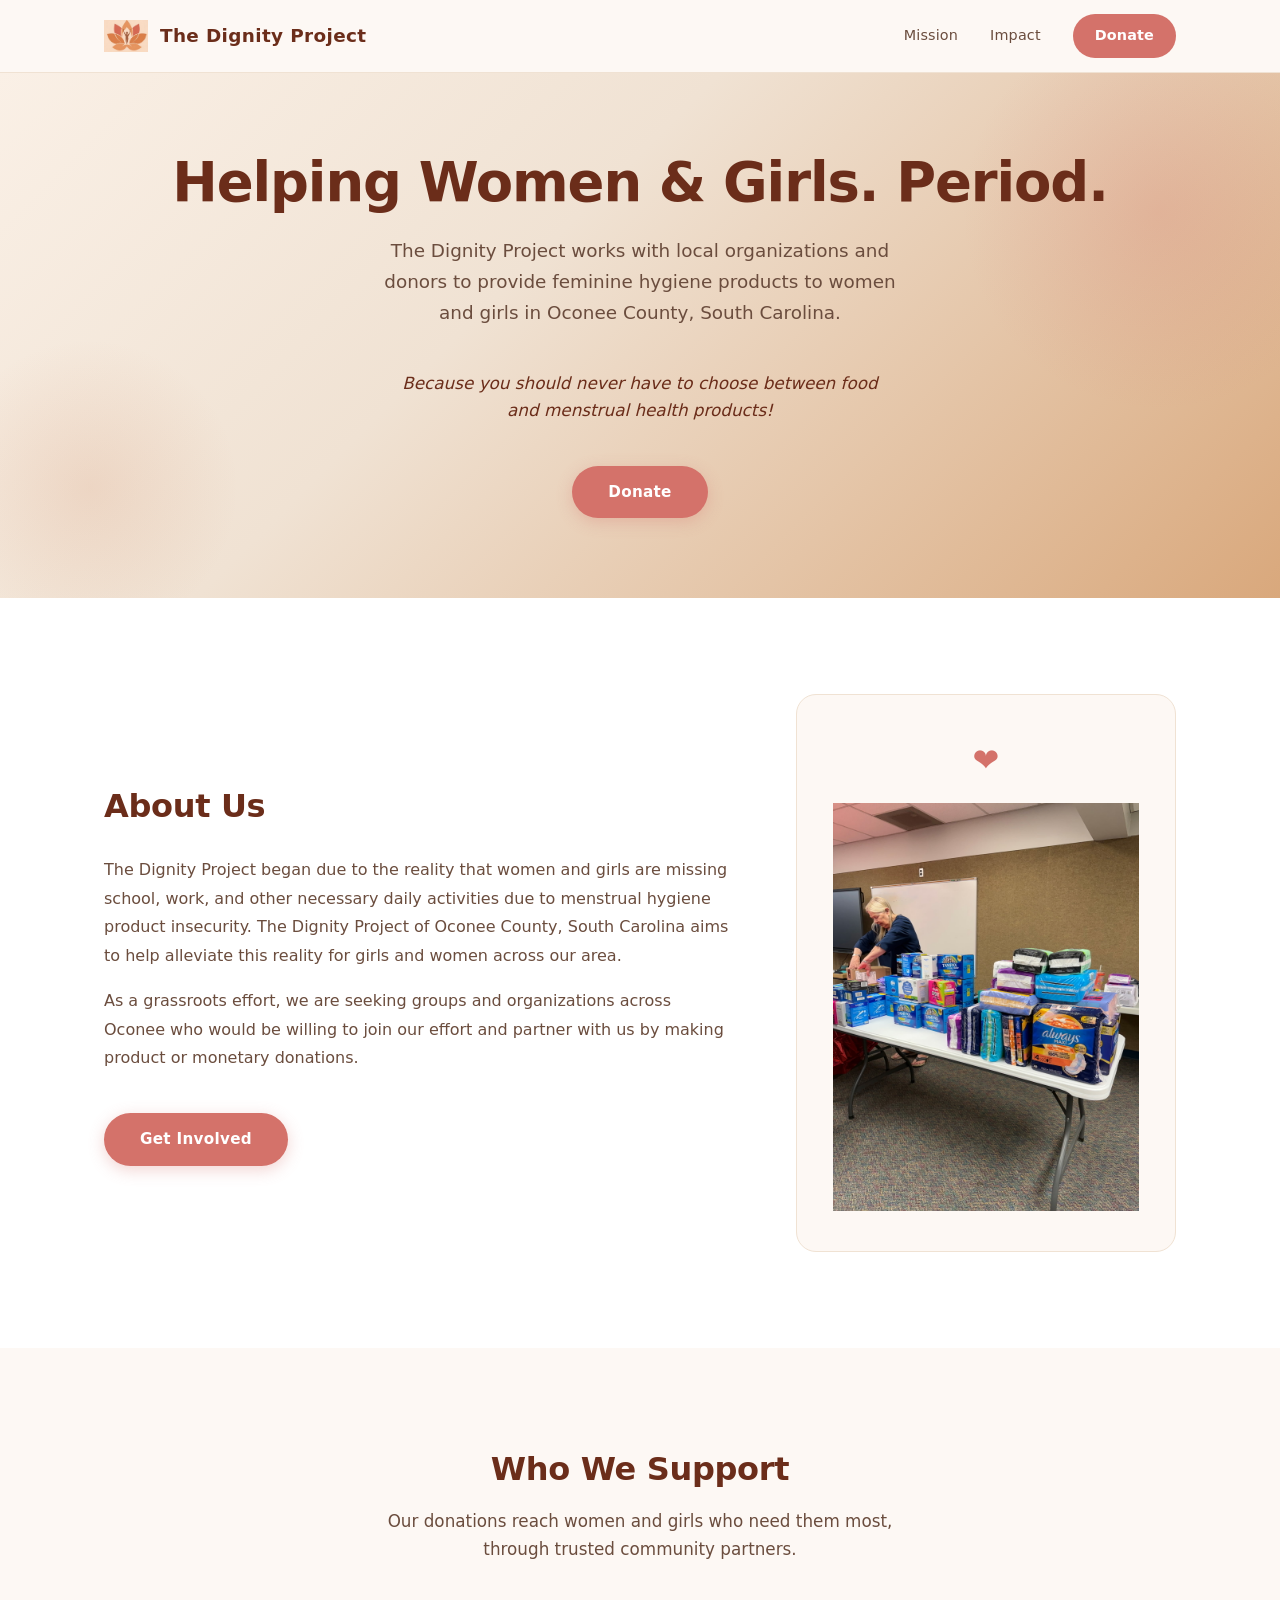
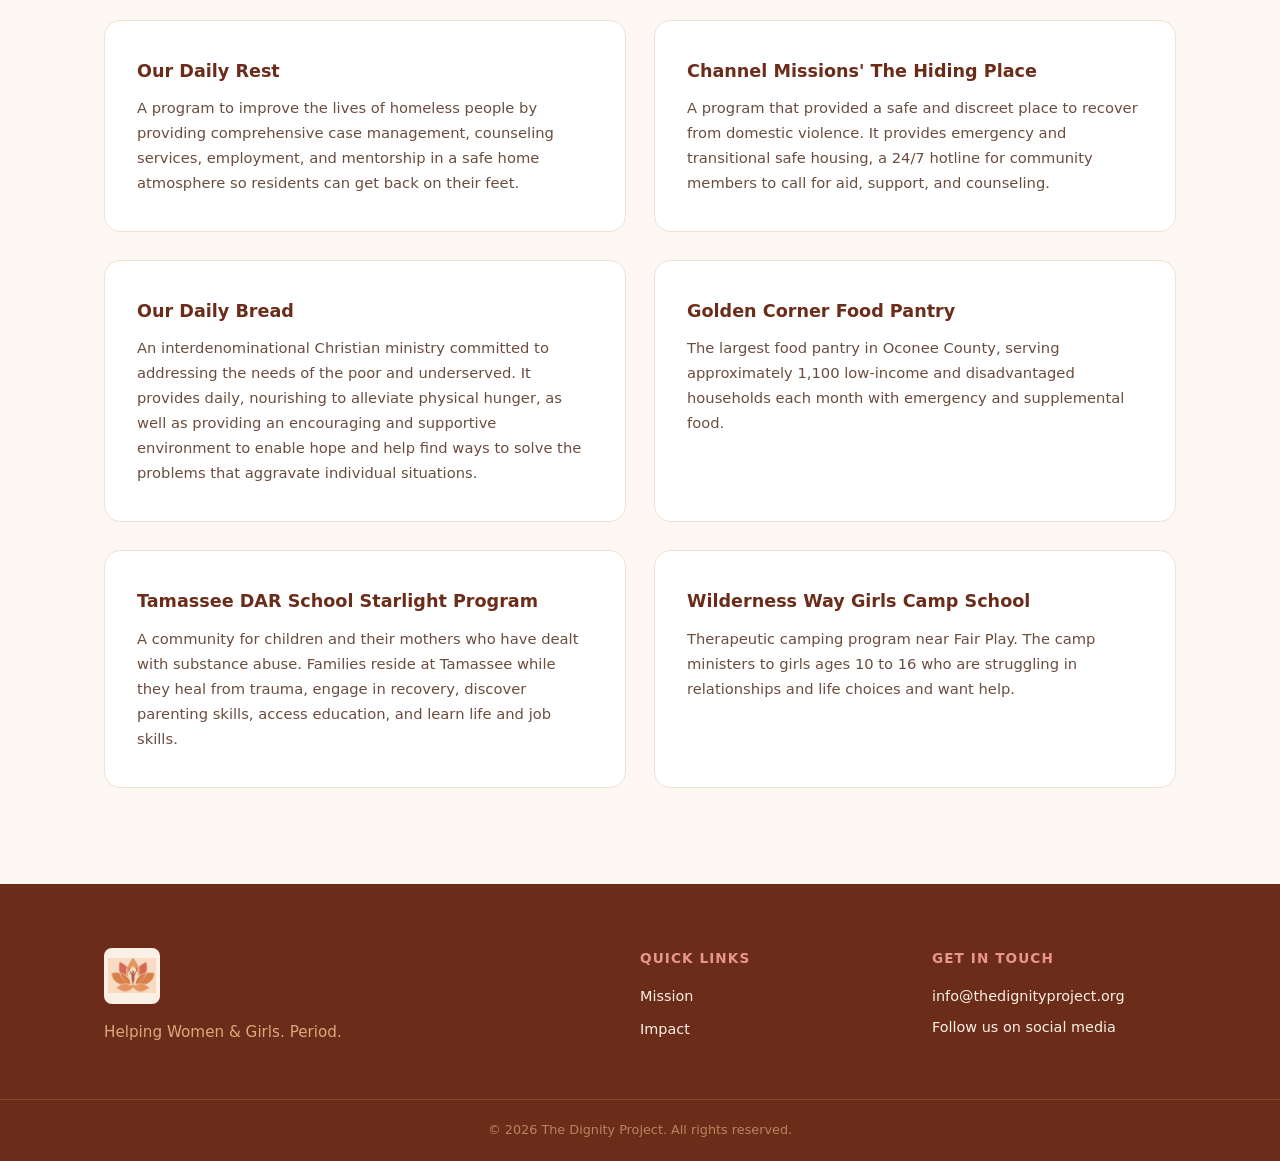
==== commit a64a83f5: "add qr png, remove sponsors section" ====
--- a/index.html
+++ b/index.html
@@ -22,7 +22,6 @@
         <nav class="main-nav">
           <a href="#mission">Mission</a>
           <a href="#impact">Impact</a>
-          <a href="#sponsors">Sponsors</a>
           <a href="donate.html" class="nav-cta">Donate</a>
         </nav>
       </div>
@@ -161,43 +160,6 @@
       </div>
     </section>
 
-    <!-- Sponsors -->
-    <section id="sponsors" class="section sponsors">
-      <div class="container">
-        <h2 class="section-title">Our Sponsors</h2>
-        <p class="section-subtitle">
-          We're grateful for the generous organizations that make our work
-          possible.
-        </p>
-        <div class="sponsors-grid">
-          <div class="sponsor-logo-box">
-            <div class="sponsor-placeholder">Sponsor Logo</div>
-            <span>Acme Corp</span>
-          </div>
-          <div class="sponsor-logo-box">
-            <div class="sponsor-placeholder">Sponsor Logo</div>
-            <span>Bloom Foundation</span>
-          </div>
-          <div class="sponsor-logo-box">
-            <div class="sponsor-placeholder">Sponsor Logo</div>
-            <span>GreenLeaf Co.</span>
-          </div>
-          <div class="sponsor-logo-box">
-            <div class="sponsor-placeholder">Sponsor Logo</div>
-            <span>Sunrise Health</span>
-          </div>
-          <div class="sponsor-logo-box">
-            <div class="sponsor-placeholder">Sponsor Logo</div>
-            <span>NovaCare</span>
-          </div>
-          <div class="sponsor-logo-box">
-            <div class="sponsor-placeholder">Sponsor Logo</div>
-            <span>Harbor Trust</span>
-          </div>
-        </div>
-      </div>
-    </section>
-
     <!-- Footer -->
     <footer id="contact" class="site-footer">
       <div class="container footer-inner">
@@ -213,7 +175,6 @@
           <h4>Quick Links</h4>
           <a href="#mission">Mission</a>
           <a href="#impact">Impact</a>
-          <a href="#sponsors">Sponsors</a>
         </div>
         <div class="footer-contact">
           <h4>Get in Touch</h4>
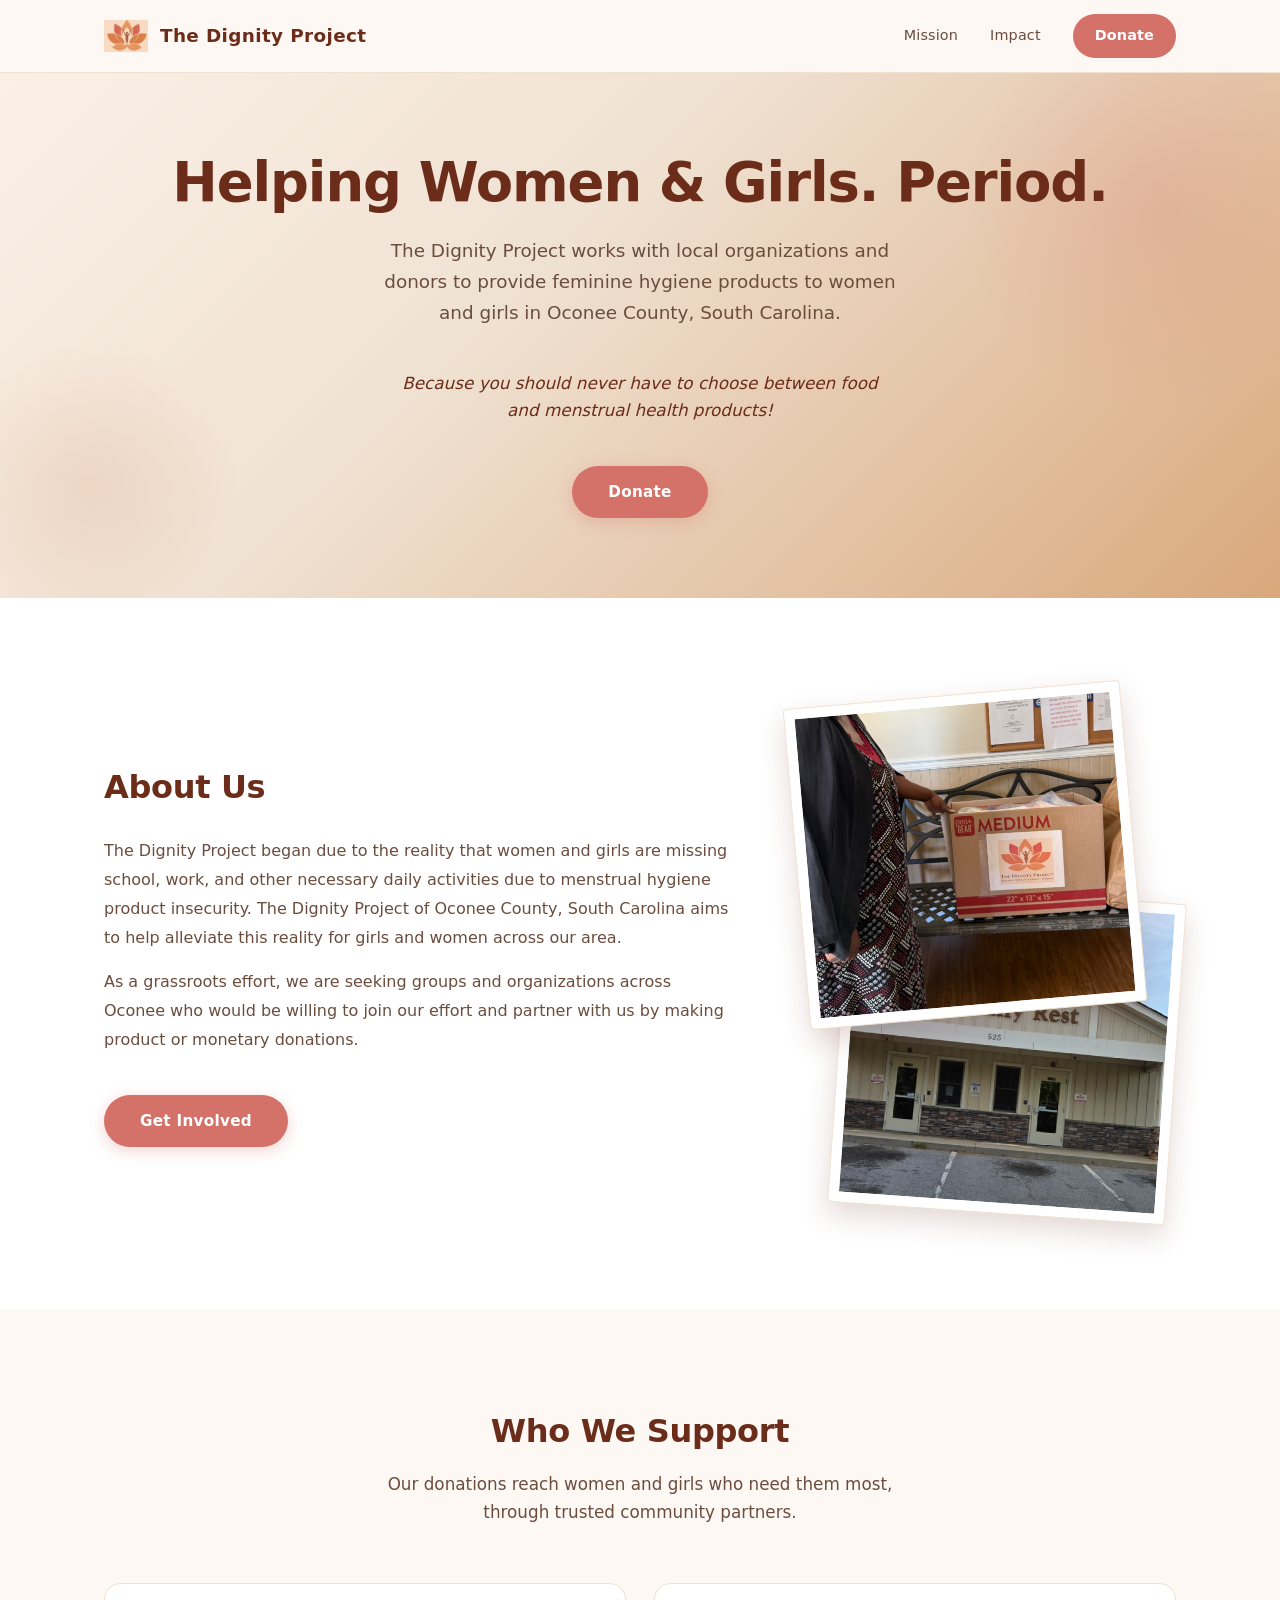
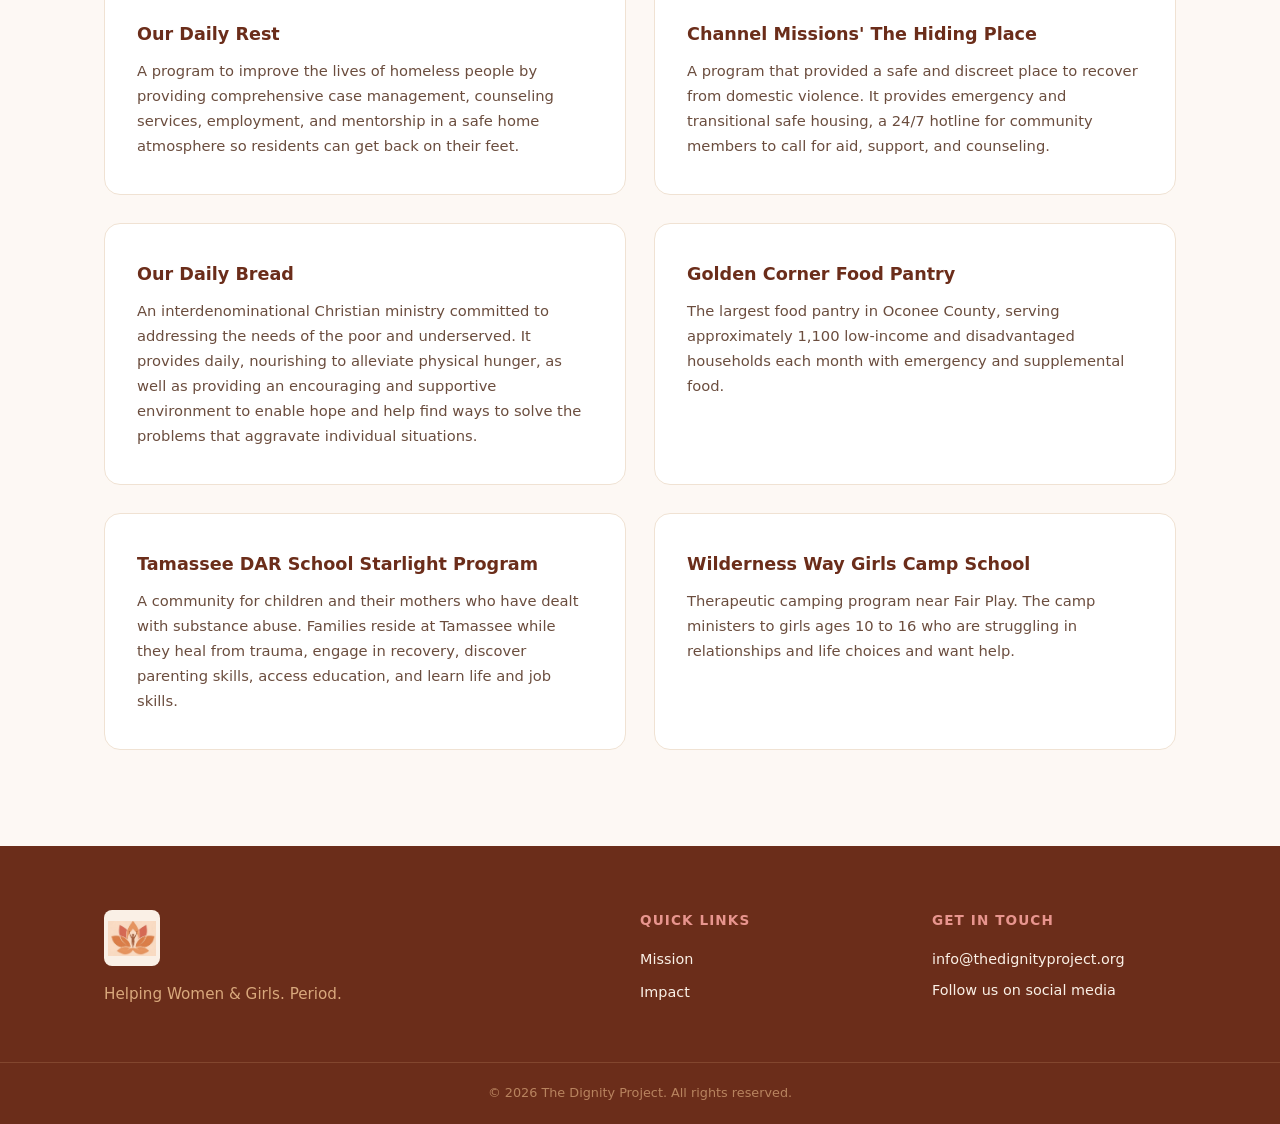
==== commit 39201ee4: "update location donation and image selection" ====
--- a/index.html
+++ b/index.html
@@ -73,20 +73,17 @@
             >
           </div>
           <div class="about-callout">
-            <div class="mission-statement">
-              <div class="mission-statement-icon">&#10084;</div>
+            <div class="photo-stack">
               <img
-                src="packingevent.jpg"
-                alt="packing event from May 2026"
-                class=""
+                src="dr1.jpg"
+                alt="Packing event volunteers"
+                class="photo-stack-img photo-1"
               />
-
-              <!-- <h3>Our Mission</h3>
-              <p>
-                The Dignity Project works with local organizations and donors to
-                provide feminine hygiene products to women and girls in Oconee
-                County, South Carolina.
-              </p> -->
+              <img
+                src="dr2.jpg"
+                alt="Packing event supplies"
+                class="photo-stack-img photo-2"
+              />
             </div>
           </div>
         </div>
--- a/styles.css
+++ b/styles.css
@@ -278,34 +278,43 @@
   margin-bottom: 16px;
 }
 
-.mission-statement {
-  background: var(--off-white);
+.photo-stack {
+  position: relative;
+  width: 100%;
+  height: 520px;
+}
+
+.photo-stack-img {
+  position: absolute;
+  width: 89%;
+  height: 62%;
+  object-fit: cover;
+  background: #fff;
+  padding: 10px;
   border: 1px solid var(--cream-dark);
-  border-radius: 20px;
-  padding: 40px 36px;
-  text-align: center;
-}
-
-.mission-statement-icon {
-  font-size: 2rem;
-  color: var(--coral);
-  margin-bottom: 16px;
-}
-
-.mission-statement h3 {
-  font-size: 1.1rem;
-  font-weight: 700;
-  color: var(--deep-brown);
-  margin-bottom: 14px;
-  text-transform: uppercase;
-  letter-spacing: 0.06em;
-  font-size: 0.85rem;
-}
-
-.mission-statement p {
-  font-size: 1rem;
-  color: var(--text-mid);
-  line-height: 1.75;
+  border-radius: 4px;
+  box-shadow: 0 12px 28px rgba(107, 45, 26, 0.18);
+  transition: transform 0.3s ease;
+}
+
+.photo-stack .photo-1 {
+  top: 0;
+  left: 0;
+  transform: rotate(-5deg);
+  z-index: 2;
+}
+
+.photo-stack .photo-2 {
+  bottom: 0;
+  right: 0;
+  transform: rotate(4deg);
+  z-index: 1;
+}
+
+.photo-stack .photo-1:hover,
+.photo-stack .photo-2:hover {
+  transform: rotate(0deg) scale(1.03);
+  z-index: 3;
 }
 
 /* ===== Impact ===== */
@@ -727,6 +736,20 @@
   margin-bottom: 4px;
 }
 
+.location-badge {
+  display: inline-block;
+  margin-left: 8px;
+  padding: 2px 8px;
+  border-radius: 999px;
+  background: var(--coral);
+  color: #fff;
+  font-size: 0.7rem;
+  font-weight: 600;
+  text-transform: uppercase;
+  letter-spacing: 0.04em;
+  vertical-align: middle;
+}
+
 .location-info address {
   font-style: normal;
   font-size: 0.88rem;
